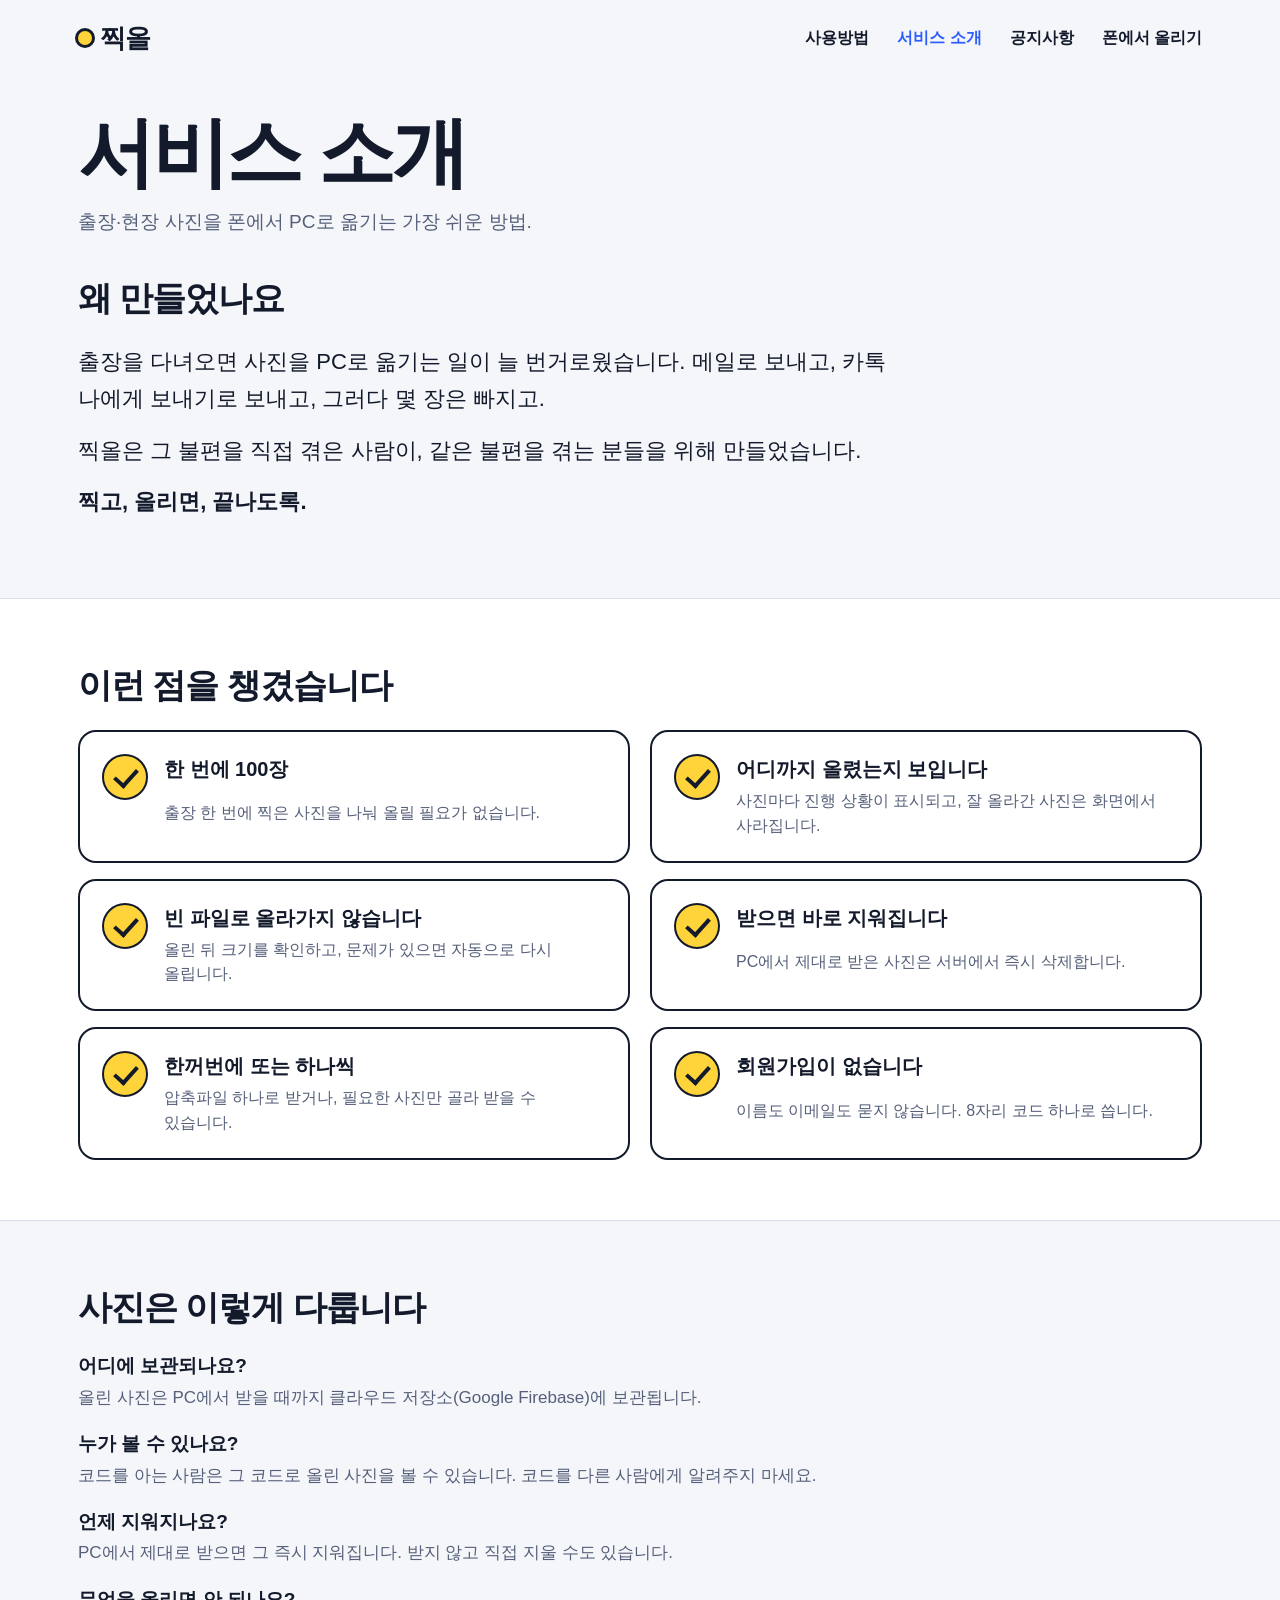
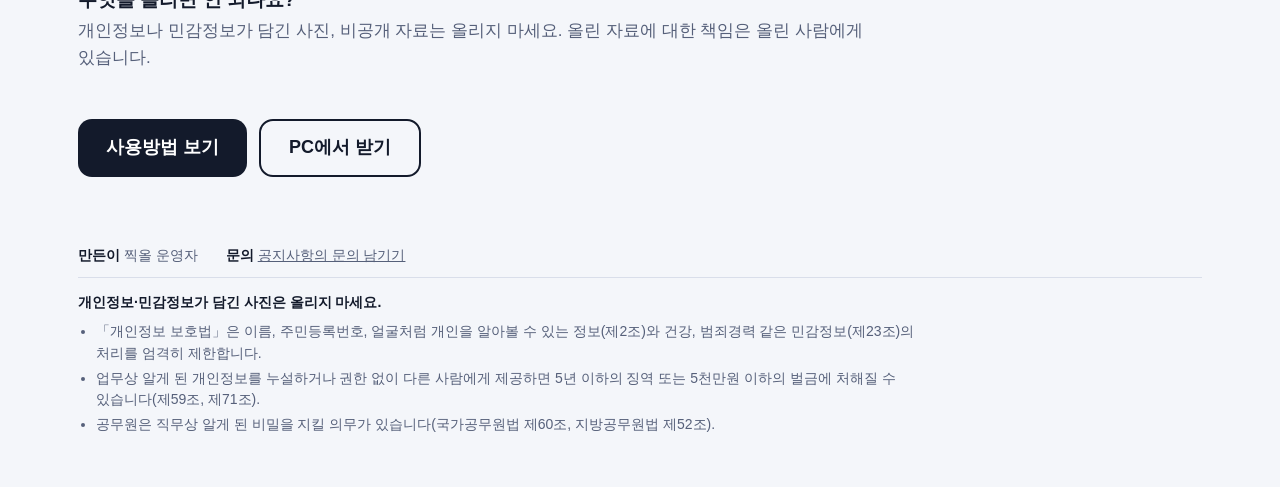
==== about.html @ a0b071d1 "홈페이지 수정" ====
<!DOCTYPE html>
<html lang="ko">
<head>
  <meta charset="UTF-8">
  <meta name="viewport" content="width=device-width, initial-scale=1">
  <meta name="theme-color" content="#131a2b">
  <title>서비스 소개 - 찍올</title>
  <link rel="stylesheet" href="home.css?v=17">
</head>
<body>
<div class="inner">
  <header class="site-head">
    <a class="logo" href="index.html?home=1"><i></i><span class="app-name">찍올</span></a>
    <nav>
      <a href="how.html">사용방법</a>
      <a class="opt" href="about.html" aria-current="page">서비스 소개</a>
      <a class="opt" href="notice.html">공지사항</a>
      <a href="upload.html">폰에서 올리기</a>
    </nav>
  </header>

  <div class="page-title">
    <h1>서비스 소개</h1>
    <p>출장·현장 사진을 폰에서 PC로 옮기는 가장 쉬운 방법.</p>
  </div>

  <section class="story">
    <h2>왜 만들었나요</h2>
    <p>출장을 다녀오면 사진을 PC로 옮기는 일이 늘 번거로웠습니다. 메일로 보내고, 카톡 나에게 보내기로 보내고, 그러다 몇 장은 빠지고.</p>
    <p><span class="app-name">찍올</span>은 그 불편을 직접 겪은 사람이, 같은 불편을 겪는 분들을 위해 만들었습니다.</p>
    <p class="em">찍고, 올리면, 끝나도록.</p>
  </section>
</div>

<section class="diff">
  <div class="inner">
    <h2>이런 점을 챙겼습니다</h2>
    <ul>
      <li><i></i><b>한 번에 100장</b><span>출장 한 번에 찍은 사진을 나눠 올릴 필요가 없습니다.</span></li>
      <li><i></i><b>어디까지 올렸는지 보입니다</b><span>사진마다 진행 상황이 표시되고, 잘 올라간 사진은 화면에서 사라집니다.</span></li>
      <li><i></i><b>빈 파일로 올라가지 않습니다</b><span>올린 뒤 크기를 확인하고, 문제가 있으면 자동으로 다시 올립니다.</span></li>
      <li><i></i><b>받으면 바로 지워집니다</b><span>PC에서 제대로 받은 사진은 서버에서 즉시 삭제합니다.</span></li>
      <li><i></i><b>한꺼번에 또는 하나씩</b><span>압축파일 하나로 받거나, 필요한 사진만 골라 받을 수 있습니다.</span></li>
      <li><i></i><b>회원가입이 없습니다</b><span>이름도 이메일도 묻지 않습니다. 8자리 코드 하나로 씁니다.</span></li>
    </ul>
  </div>
</section>

<div class="inner">
  <section class="care">
    <h2>사진은 이렇게 다룹니다</h2>
    <dl>
      <dt>어디에 보관되나요?</dt>
      <dd>올린 사진은 PC에서 받을 때까지 클라우드 저장소(Google Firebase)에 보관됩니다.</dd>
      <dt>누가 볼 수 있나요?</dt>
      <dd>코드를 아는 사람은 그 코드로 올린 사진을 볼 수 있습니다. 코드를 다른 사람에게 알려주지 마세요.</dd>
      <dt>언제 지워지나요?</dt>
      <dd>PC에서 제대로 받으면 그 즉시 지워집니다. 받지 않고 직접 지울 수도 있습니다.</dd>
      <dt>무엇을 올리면 안 되나요?</dt>
      <dd>개인정보나 민감정보가 담긴 사진, 비공개 자료는 올리지 마세요. 올린 자료에 대한 책임은 올린 사람에게 있습니다.</dd>
    </dl>
    <div class="cta"><a href="how.html">사용방법 보기</a><a class="line" href="index.html?home=1">PC에서 받기</a></div>
  </section>
</div>

<footer class="site-foot">
  <div class="inner">
    <div class="row"><span><b>만든이</b> <span class="app-name">찍올</span> 운영자</span><span><b>문의</b> <a href="notice.html#askForm">공지사항의 문의 남기기</a></span></div>
    <details class="legal" open>
      <summary><b>개인정보·민감정보가 담긴 사진은 올리지 마세요.</b></summary>
      <ul>
        <li>「개인정보 보호법」은 이름, 주민등록번호, 얼굴처럼 개인을 알아볼 수 있는 정보(제2조)와 건강, 범죄경력 같은 민감정보(제23조)의 처리를 엄격히 제한합니다.</li>
        <li>업무상 알게 된 개인정보를 누설하거나 권한 없이 다른 사람에게 제공하면 5년 이하의 징역 또는 5천만원 이하의 벌금에 처해질 수 있습니다(제59조, 제71조).</li>
        <li>공무원은 직무상 알게 된 비밀을 지킬 의무가 있습니다(국가공무원법 제60조, 지방공무원법 제52조).</li>
      </ul>
    </details>
  </div>
</footer>

<script src="config.js?v=8"></script>
<script>
  if (window.APP) {
    document.querySelectorAll(".app-name").forEach(function (el) { el.textContent = APP.name; });
    document.title = "서비스 소개 - " + APP.name;
  }
  var u = new URL("index.html", location.href).href;
  var site = u.replace(/^https?:\/\//, "").replace(/index\.html$/, "");
  document.querySelectorAll(".site-url").forEach(function (el) { el.textContent = site; });
  // 폰에서는 맨 아래 법 안내를 접어 둡니다. (누르면 펼쳐집니다)
  if (window.innerWidth < 700) document.querySelectorAll("details.legal").forEach(function (d) { d.open = false; });
</script>
</body>
</html>
---- home.css ----
/* 홈페이지 전용 스타일 */
:root{
  --bg:#f4f6fa; --ink:#131a2b; --sub:#56607a; --line:#d9deea;
  --blue:#2b5cff; --yellow:#ffd43b; --ok:#19a974; --card:#fff;
}
*{box-sizing:border-box}
html{-webkit-text-size-adjust:100%; scroll-behavior:smooth}
body{
  margin:0; background:var(--bg); color:var(--ink); line-height:1.55;
  font-family:"Pretendard","Apple SD Gothic Neo","Noto Sans KR","Malgun Gothic",-apple-system,sans-serif;
}
a{color:inherit}
.inner{max-width:1180px; margin:0 auto; padding:0 28px}
:focus-visible{outline:3px solid var(--blue); outline-offset:3px}

/* 맨 위 */
.site-head{display:flex; align-items:center; justify-content:space-between; height:76px}
.logo{font-size:26px; font-weight:900; letter-spacing:-.03em; text-decoration:none; display:flex; align-items:center; gap:8px}
.logo i{width:14px; height:14px; border-radius:7px; background:var(--yellow); box-shadow:0 0 0 3px var(--ink)}
.site-head nav{display:flex; gap:28px; font-size:16px; font-weight:600}
.site-head nav a{text-decoration:none; padding:8px 0}
.site-head nav a:hover{color:var(--blue)}

/* 첫 화면 */
.hero{display:grid; grid-template-columns:minmax(0,1.1fr) minmax(0,.9fr); gap:32px; align-items:center; padding:28px 0 72px}
.hero h1{margin:0; font-weight:900; letter-spacing:-.045em; line-height:1.04; font-size:clamp(64px,9.6vw,150px)}
.hero h1 span{display:block}
.lead{font-size:19px; color:var(--sub); margin:22px 0 26px}
.lead,.steps p,.site-foot{word-break:keep-all} /* 낱말 중간에서 줄이 끊기지 않게 */
.code-form{display:flex; gap:10px; max-width:520px}
.code-form input{
  flex:1; min-width:0; height:62px; border:2.5px solid var(--ink); border-radius:14px; background:#fff;
  font-weight:800; font-size:24px; font-family:inherit; letter-spacing:.1em; padding:0 18px; text-transform:uppercase; color:var(--ink);
}
.code-form input::placeholder{letter-spacing:0; font-weight:600; font-size:17px; color:#9aa3b8}
.code-form button{
  height:62px; padding:0 28px; border:0; border-radius:14px; background:var(--ink); color:#fff;
  font-weight:800; font-size:18px; font-family:inherit; cursor:pointer; white-space:nowrap;
}
.code-form button:hover{background:var(--blue)}
.hint{font-size:14px; color:var(--sub); margin:10px 0 0}

/* 움직이는 그림: 폰에서 찍은 사진이 PC로 넘어갑니다 */
.stage-wrap{display:flex; justify-content:center}
.stage{position:relative; width:480px; height:420px; flex:none}
.blob{position:absolute; left:70px; top:40px; width:340px; height:340px; border-radius:50%; background:var(--yellow)}
.arc{position:absolute; inset:0; width:100%; height:100%}
.monitor{position:absolute; right:0; top:10px; width:270px; height:180px; border:6px solid var(--ink); border-radius:18px; background:#fff}
.monitor::before{content:""; position:absolute; left:50%; bottom:-34px; width:22px; height:28px; margin-left:-11px; background:var(--ink)}
.monitor::after{content:""; position:absolute; left:50%; bottom:-40px; width:120px; height:8px; margin-left:-60px; border-radius:4px; background:var(--ink)}
.phone{position:absolute; left:10px; bottom:0; width:130px; height:230px; border:6px solid var(--ink); border-radius:28px; background:#fff; overflow:hidden}
.phone .shutter{position:absolute; left:50%; bottom:14px; width:34px; height:34px; margin-left:-17px; border-radius:50%; border:5px solid var(--ink)}
.phone .view{position:absolute; left:12px; right:12px; top:16px; bottom:62px; border-radius:10px; background:#e6ebf5}
.phone .flash{position:absolute; inset:0; background:#fff; opacity:0}
.photo{position:absolute; left:33px; top:262px; width:84px; height:64px; border-radius:10px; background:#fff; border:4px solid var(--ink); overflow:hidden; opacity:0}
.photo::before{content:""; position:absolute; inset:0; background:linear-gradient(#9cc4ff 0 58%, #19a974 58%)}
.photo::after{content:""; position:absolute; right:10px; top:8px; width:16px; height:16px; border-radius:50%; background:var(--yellow)}
.check{position:absolute; right:-14px; top:-8px; width:60px; height:60px; border-radius:50%; background:var(--ok); border:5px solid var(--ink); transform:scale(0)}
.check::after{content:""; position:absolute; left:17px; top:11px; width:14px; height:24px; border:solid #fff; border-width:0 6px 6px 0; transform:rotate(42deg)}

/* 문구와 그림이 같은 박자로 움직입니다 (한 바퀴 4.8초) */
.hero h1 .w1{animation:w1 4.8s infinite}
.hero h1 .w2{animation:w2 4.8s infinite}
.hero h1 .w3{animation:w3 4.8s infinite}
@keyframes w1{0%,3%{color:var(--ink)} 6%,24%{color:var(--blue)} 28%,100%{color:var(--ink)}}
@keyframes w2{0%,24%{color:var(--ink)} 28%,64%{color:var(--blue)} 68%,100%{color:var(--ink)}}
@keyframes w3{0%,64%{color:var(--ink)} 68%,94%{color:var(--blue)} 98%,100%{color:var(--ink)}}
.phone .flash{animation:flash 4.8s infinite}
@keyframes flash{0%,8%{opacity:0} 13%{opacity:.95} 22%,100%{opacity:0}}
.photo{animation:fly 4.8s infinite cubic-bezier(.45,.05,.3,1)}
@keyframes fly{
  0%,18%{opacity:0; transform:translate(0,0) scale(.5) rotate(0)}
  26%{opacity:1; transform:translate(0,0) scale(1) rotate(0)}
  46%{opacity:1; transform:translate(105px,-185px) scale(1.05) rotate(-16deg)}
  66%,92%{opacity:1; transform:translate(266px,-196px) scale(1.25) rotate(0)}
  100%{opacity:0; transform:translate(266px,-196px) scale(1.25) rotate(0)}
}
.check{animation:pop 4.8s infinite}
@keyframes pop{0%,66%{transform:scale(0)} 72%{transform:scale(1.2)} 78%,92%{transform:scale(1)} 100%{transform:scale(0)}}
@media (prefers-reduced-motion:reduce){
  .hero h1 span,.phone .flash,.photo,.check{animation:none}
  .photo{opacity:1; transform:translate(266px,-196px) scale(1.25)}
  .check{transform:scale(1)}
}

/* 사용 순서 */
.how{background:#fff; border-top:1px solid var(--line); border-bottom:1px solid var(--line); padding:64px 0}
.how h2{font-size:34px; font-weight:900; letter-spacing:-.03em; margin:0 0 28px}
.steps{display:grid; grid-template-columns:repeat(3,1fr); gap:20px; list-style:none; margin:0; padding:0; counter-reset:s}
.steps li{counter-increment:s; border:2.5px solid var(--ink); border-radius:18px; padding:22px}
.steps li::before{content:counter(s); display:block; width:40px; height:40px; border-radius:50%; background:var(--yellow); border:2.5px solid var(--ink); font-weight:900; font-size:19px; text-align:center; line-height:35px; margin-bottom:14px}
.steps b{display:block; font-size:21px; font-weight:800; margin-bottom:6px}
.steps p{margin:0; color:var(--sub); font-size:16px}
.phone-link{margin-top:28px; display:flex; flex-wrap:wrap; gap:8px 14px; align-items:baseline; font-size:17px}
.phone-link a{font-weight:800; color:var(--blue); word-break:break-all}

/* 맨 아래 */
.site-foot{padding:36px 0 48px; font-size:14px; color:var(--sub)}
.site-foot .row{display:flex; flex-wrap:wrap; gap:6px 28px; margin-bottom:10px}
.site-foot b{color:var(--ink)}
.legal{border-top:1px solid var(--line); padding-top:14px; margin-top:4px}
.legal ul{margin:8px 0 0; padding-left:18px; max-width:62em}
.legal li{margin:3px 0}

@media (max-width:900px){
  .hero{grid-template-columns:1fr; padding-bottom:48px}
  .steps{grid-template-columns:1fr}
  .site-head nav{gap:18px; font-size:15px}
}
@media (max-width:560px){
  .inner{padding:0 18px}
  .site-head nav a.opt{display:none}
  .code-form{flex-direction:column}
  .code-form input{flex:none; width:100%}
  .stage-wrap{height:300px; overflow:hidden}
  .stage{transform:scale(.7); transform-origin:top center}
}

/* ── 사용방법 페이지 ───────────────────── */
.page-title{padding:36px 0 8px}
.page-title h1{margin:0; font-size:clamp(44px,6vw,84px); font-weight:900; letter-spacing:-.04em; line-height:1.05}
.page-title p{margin:14px 0 0; font-size:19px; color:var(--sub); word-break:keep-all}
.site-head nav a[aria-current]{color:var(--blue)}
.guide{list-style:none; margin:0; padding:20px 0 40px; counter-reset:g}
.guide > li{counter-increment:g; display:grid; grid-template-columns:minmax(0,1fr) 340px; gap:40px; align-items:center; padding:44px 0; border-top:1px solid var(--line)}
.guide > li:first-child{border-top:0}
.guide h2{margin:0 0 12px; font-size:32px; font-weight:900; letter-spacing:-.03em; display:flex; align-items:center; gap:14px}
.guide h2::before{content:counter(g); flex:none; width:46px; height:46px; border-radius:50%; background:var(--yellow); border:2.5px solid var(--ink); font-size:22px; text-align:center; line-height:41px}
.guide p{margin:0 0 10px; font-size:18px; word-break:keep-all}
.guide ul{margin:0; padding-left:20px; color:var(--sub); font-size:16px; word-break:keep-all}
.guide li li{margin:4px 0}
.guide .where{display:inline-block; font-size:14px; font-weight:800; padding:3px 10px; border-radius:20px; background:var(--ink); color:#fff; margin-bottom:12px}

/* 화면 그림 */
.mock{justify-self:center; position:relative; background:#fff; border:5px solid var(--ink); font-size:12px; line-height:1.3}
.mock.ph{width:210px; border-radius:30px; padding:18px 14px 22px}
.mock.pc{width:330px; border-radius:16px; padding:16px; margin-bottom:26px}
.mock.pc::after{content:""; position:absolute; left:50%; bottom:-27px; width:110px; height:22px; margin-left:-55px; background:linear-gradient(var(--ink),var(--ink)) center top/18px 16px no-repeat, linear-gradient(var(--ink),var(--ink)) center bottom/110px 6px no-repeat}
.m-row{display:flex; gap:6px}
.m-box{border:1.5px solid var(--line); border-radius:8px; padding:8px; margin-bottom:8px}
.m-label{color:var(--sub); font-size:10px}
.m-code{font-weight:900; font-size:19px; letter-spacing:.06em}
.m-btn{flex:1; text-align:center; font-weight:800; padding:9px 4px; border-radius:8px; background:var(--ink); color:#fff}
.m-btn.line{background:#fff; color:var(--ink); border:1.5px solid var(--ink)}
.m-btn.blue{background:var(--blue)}
.m-tiles{display:grid; grid-template-columns:repeat(3,1fr); gap:5px; margin:8px 0}
.m-tile{position:relative; aspect-ratio:1; border-radius:6px; overflow:hidden; background:linear-gradient(#9cc4ff 0 58%, #19a974 58%)}
.m-tile b{position:absolute; left:0; right:0; bottom:0; font-size:9px; text-align:center; color:#fff; padding:2px 0; background:rgba(19,26,43,.7)}
.m-tile.ok b{background:var(--ok)}
.m-tile.bad b{background:#d83a34}
.m-bar{height:6px; border-radius:3px; background:#e6ebf5; overflow:hidden}
.m-bar i{display:block; width:62%; height:100%; background:var(--blue)}
.m-input{flex:1; border:1.5px solid var(--ink); border-radius:8px; padding:8px; font-weight:900; letter-spacing:.08em; font-size:14px}
.m-cards{display:grid; grid-template-columns:repeat(4,1fr); gap:6px; margin-top:10px}
.m-card{border:1.5px solid var(--line); border-radius:6px; overflow:hidden}
.m-card i{display:block; aspect-ratio:4/3; background:linear-gradient(#9cc4ff 0 58%, #19a974 58%)}
.m-card span{display:block; text-align:center; font-size:9px; font-weight:800; color:var(--blue); padding:3px 0}

/* 자주 묻는 것 */
.faq{background:#fff; border-top:1px solid var(--line); border-bottom:1px solid var(--line); padding:60px 0}
.faq h2{font-size:34px; font-weight:900; letter-spacing:-.03em; margin:0 0 20px}
.faq dl{margin:0; display:grid; grid-template-columns:repeat(2,minmax(0,1fr)); gap:16px 20px}
.faq dl > div{border:2.5px solid var(--ink); border-radius:18px; padding:20px 22px}
.faq dt{font-size:19px; font-weight:800; margin-bottom:6px}
.faq dd{margin:0; color:var(--sub); font-size:16px; word-break:keep-all}
.cta{padding:48px 0 12px; display:flex; flex-wrap:wrap; gap:12px}
.cta a{display:inline-flex; align-items:center; height:58px; padding:0 28px; border-radius:14px; font-weight:800; font-size:18px; text-decoration:none; background:var(--ink); color:#fff}
.cta a.line{background:transparent; color:var(--ink); border:2.5px solid var(--ink)}
.cta a:hover{background:var(--blue); color:#fff; border-color:var(--blue)}
@media (max-width:900px){
  .guide > li{grid-template-columns:1fr; gap:24px; padding:32px 0}
  .faq dl{grid-template-columns:1fr}
}

/* ── 서비스 소개 페이지 ─────────────────── */
.story{padding:28px 0 64px; max-width:820px}
.story h2,.diff h2,.care h2{font-size:34px; font-weight:900; letter-spacing:-.03em; margin:0 0 18px}
.story p{font-size:22px; line-height:1.7; margin:0 0 14px; word-break:keep-all}
.story p.em{font-weight:800}
.diff{background:#fff; border-top:1px solid var(--line); border-bottom:1px solid var(--line); padding:60px 0}
.diff ul{list-style:none; margin:0; padding:0; display:grid; grid-template-columns:repeat(2,minmax(0,1fr)); gap:16px 20px}
.diff li{border:2.5px solid var(--ink); border-radius:18px; padding:22px; display:grid; grid-template-columns:auto 1fr; gap:4px 16px; align-items:start}
.diff li i{grid-row:span 2; width:46px; height:46px; border-radius:50%; background:var(--yellow); border:2.5px solid var(--ink); position:relative}
.diff li i::after{content:""; position:absolute; left:15px; top:8px; width:10px; height:19px; border:solid var(--ink); border-width:0 4px 4px 0; transform:rotate(42deg)}
.diff b{font-size:20px; font-weight:800}
.diff span{color:var(--sub); font-size:16px; word-break:keep-all}
.care{padding:60px 0 20px; max-width:820px}
.care dl{margin:0}
.care dt{font-size:19px; font-weight:800; margin:18px 0 4px}
.care dd{margin:0; color:var(--sub); font-size:17px; word-break:keep-all}
@media (max-width:900px){ .diff ul{grid-template-columns:1fr} .story p{font-size:19px} }

/* ── 공지사항 페이지 ───────────────────── */
.notices{padding:20px 0 72px; max-width:860px}
.notices details{border:2.5px solid var(--ink); border-radius:18px; background:#fff; margin-bottom:14px; overflow:hidden}
.notices summary{list-style:none; cursor:pointer; padding:20px 22px; display:flex; flex-wrap:wrap; align-items:baseline; gap:4px 16px}
.notices summary::-webkit-details-marker{display:none}
.notices summary time{flex:none; font-size:15px; color:var(--sub); font-variant-numeric:tabular-nums}
.notices summary b{font-size:20px; font-weight:800; flex:1; min-width:12em; word-break:keep-all}
.notices summary::after{content:"열기"; font-size:14px; font-weight:800; color:var(--blue)}
.notices details[open] summary::after{content:"닫기"}
.notices .body{padding:0 22px 22px; font-size:17px; color:var(--sub); white-space:pre-line; word-break:keep-all}
.notices .none{color:var(--sub); font-size:18px}

/* 문의 남기기 */
.ask{max-width:860px; padding:0 0 72px}
.ask h2{font-size:30px; font-weight:900; letter-spacing:-.03em; margin:0 0 6px}
.ask p{margin:0 0 14px; color:var(--sub); font-size:16px; word-break:keep-all}
.ask textarea{display:block; width:100%; min-height:150px; padding:16px; border:2.5px solid var(--ink); border-radius:14px; background:#fff; font-family:inherit; font-size:17px; line-height:1.5; color:var(--ink); resize:vertical}
.ask .row{display:flex; align-items:center; gap:14px; margin-top:12px; flex-wrap:wrap}
.ask button{height:56px; padding:0 28px; border:0; border-radius:14px; background:var(--ink); color:#fff; font-family:inherit; font-size:18px; font-weight:800; cursor:pointer}
.ask button:hover{background:var(--blue)}
.ask button[disabled]{opacity:.45; pointer-events:none}
.ask .count{font-size:14px; color:var(--sub); font-variant-numeric:tabular-nums}
.ask .msg{font-size:16px; font-weight:800}
.ask .msg.ok{color:var(--ok)} .ask .msg.bad{color:#c2302a}
.notices{padding-bottom:48px}

/* 내 문의 · 문의번호 */
.ask .sent{border:2.5px solid var(--ok); border-radius:14px; background:#fff; padding:16px 18px; margin-top:16px; font-size:16px; word-break:keep-all}
.ask .sent b{font-size:22px; letter-spacing:.08em; display:inline-block; margin:2px 0}
.ask h3{font-size:22px; font-weight:900; letter-spacing:-.02em; margin:40px 0 12px}
.my-asks{list-style:none; margin:0; padding:0}
.my-asks li{border:2.5px solid var(--ink); border-radius:16px; background:#fff; padding:18px 20px; margin-bottom:12px}
.my-asks .meta{font-size:14px; color:var(--sub); display:flex; gap:12px; flex-wrap:wrap; margin-bottom:6px; font-variant-numeric:tabular-nums}
.my-asks .q{font-size:17px; white-space:pre-line; word-break:break-word}
.my-asks .a{margin-top:12px; padding-top:12px; border-top:1px solid var(--line); font-size:17px; white-space:pre-line; word-break:break-word}
.my-asks .a::before{content:"답변"; display:inline-block; font-size:13px; font-weight:800; color:#fff; background:var(--blue); border-radius:20px; padding:2px 10px; margin-right:8px}
.my-asks .wait{margin-top:10px; font-size:15px; color:var(--sub)}
.lookup{display:flex; gap:10px; max-width:460px}
.lookup input{flex:1; min-width:0; height:52px; border:2.5px solid var(--ink); border-radius:12px; padding:0 14px; font-family:inherit; font-size:18px; font-weight:800; letter-spacing:.08em; text-transform:uppercase; color:var(--ink); background:#fff}
.lookup input::placeholder{letter-spacing:0; font-weight:600; font-size:16px; color:#9aa3b8}
.lookup button{height:52px; padding:0 20px; font-size:16px}

/* 맨 아래 법 안내: 접었다 펴기 */
details.legal summary{cursor:pointer; list-style:none}
details.legal summary::-webkit-details-marker{display:none}
details.legal:not([open]) summary::after{content:"자세히"; margin-left:10px; font-weight:800; color:var(--blue)}

/* ── 폰 화면: 글자를 줄이고 첫 화면에 문구, 그림, 코드 입력이 함께 보이게 ── */
@media (max-width:560px){
  .wide-only{display:none !important}
  .site-head{height:60px}
  .logo{font-size:22px}
  .hero{display:flex; flex-direction:column; align-items:stretch; gap:0; padding:4px 0 36px}
  .hero > div:first-child{display:contents}
  .hero h1{order:1; font-size:clamp(54px,17vw,72px)}
  .stage-wrap{order:2; height:236px; overflow:hidden; margin:6px 0 10px; width:100%}
  .stage{transform:scale(.56); transform-origin:top center}
  .lead{order:3; font-size:16px; margin:0 0 12px}
  .code-form{order:4; flex-direction:row; max-width:none; width:100%}
  .code-form input{flex:1; width:auto; height:56px; font-size:20px; padding:0 12px}
  .code-form input::placeholder{font-size:15px}
  .code-form button{height:56px; padding:0 16px; font-size:16px}
  .how{padding:36px 0}
  .how h2{font-size:26px; margin-bottom:16px}
  .steps{gap:10px}
  .steps li{display:grid; grid-template-columns:auto 1fr; column-gap:14px; align-items:center; padding:14px 16px}
  .steps li::before{grid-row:span 2; margin:0}
  .steps b{font-size:18px; margin:0}
  .steps p{font-size:15px}
  .site-foot{padding:24px 0 36px}
}
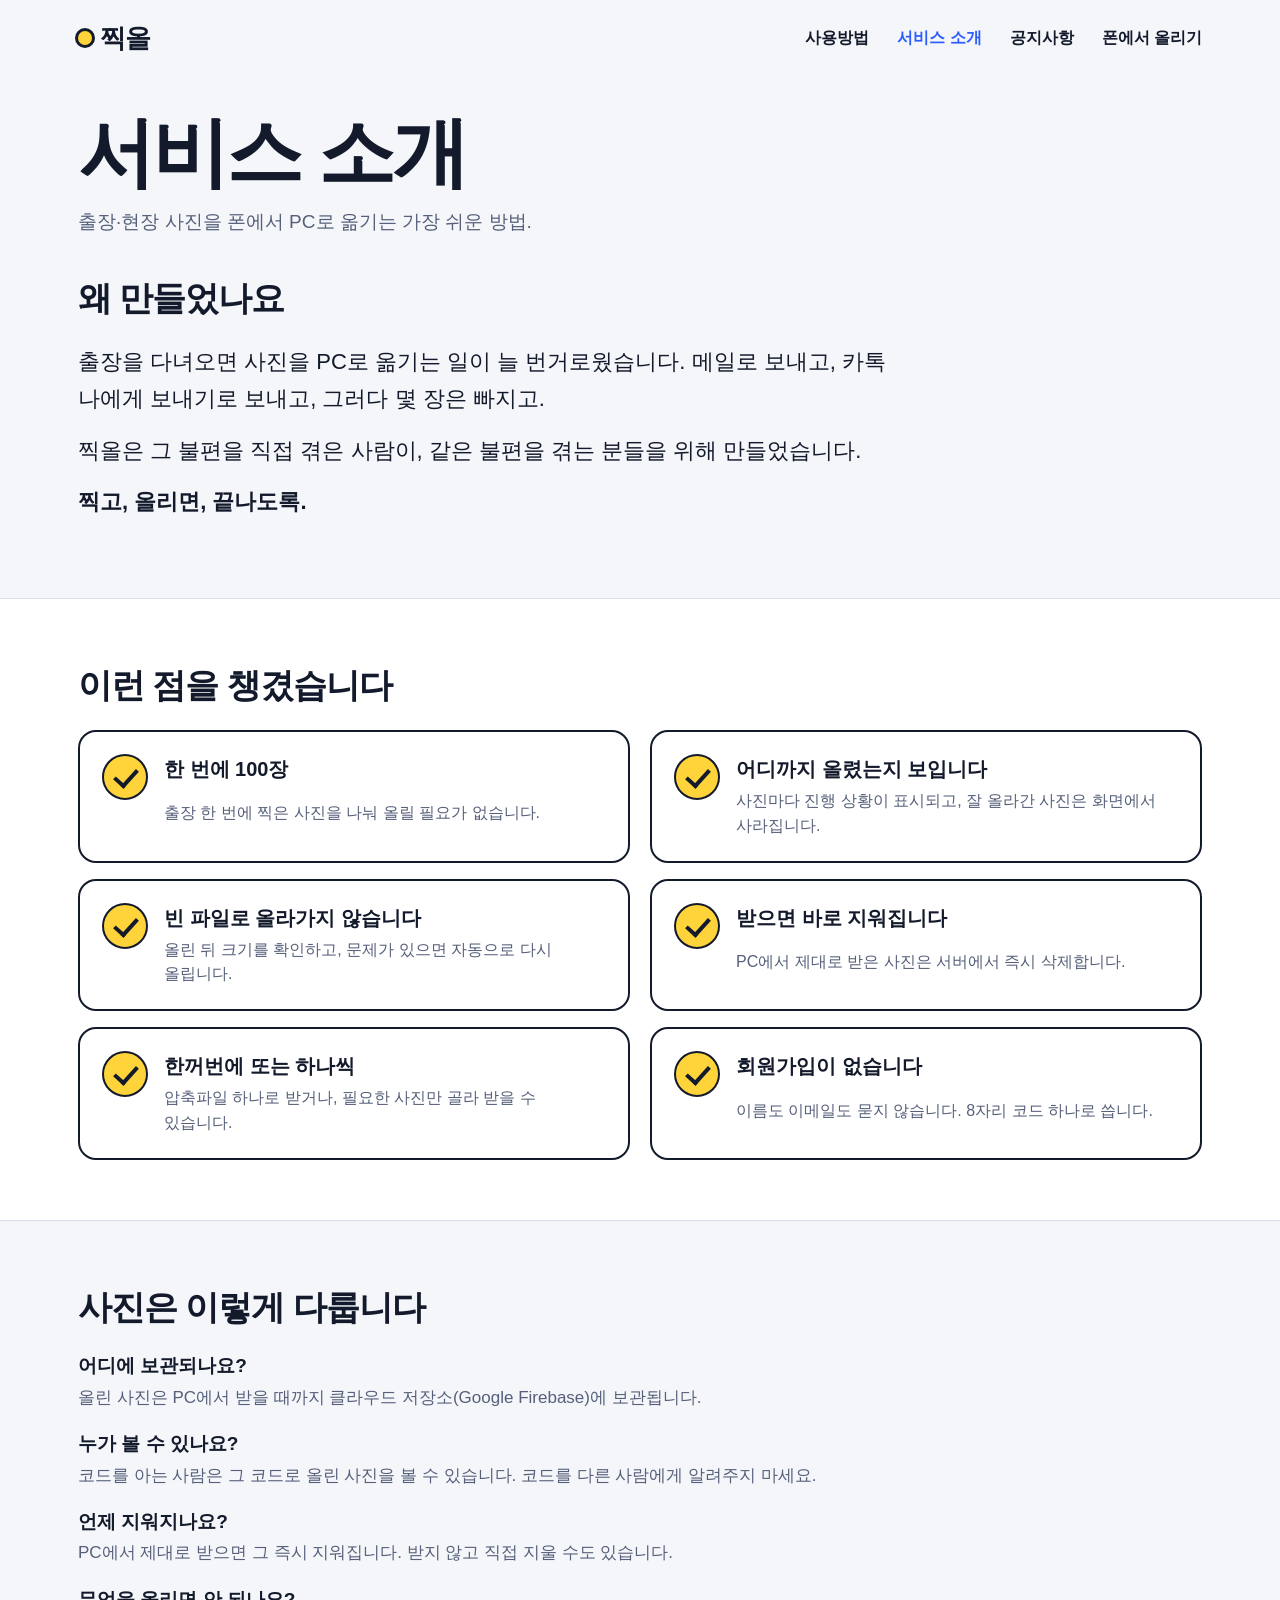
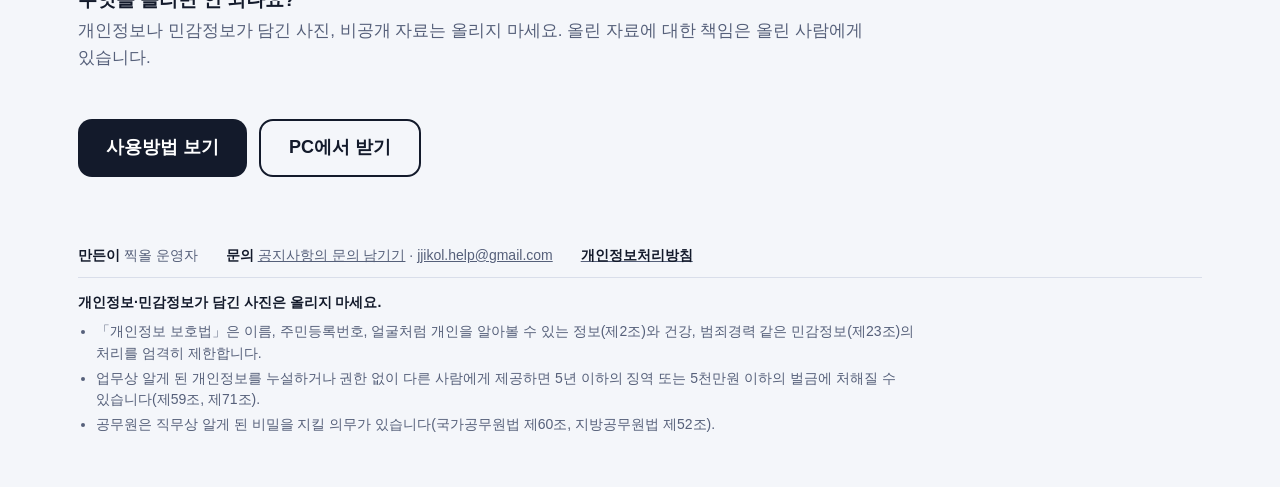
==== commit f4efd2b3: "코드 복사와 기억" ====
--- a/about.html
+++ b/about.html
@@ -5,7 +5,7 @@
   <meta name="viewport" content="width=device-width, initial-scale=1">
   <meta name="theme-color" content="#131a2b">
   <title>서비스 소개 - 찍올</title>
-  <link rel="stylesheet" href="home.css?v=17">
+  <link rel="stylesheet" href="home.css?v=26">
 </head>
 <body>
 <div class="inner">
@@ -65,7 +65,7 @@
 
 <footer class="site-foot">
   <div class="inner">
-    <div class="row"><span><b>만든이</b> <span class="app-name">찍올</span> 운영자</span><span><b>문의</b> <a href="notice.html#askForm">공지사항의 문의 남기기</a></span></div>
+    <div class="row"><span><b>만든이</b> <span class="app-name">찍올</span> 운영자</span><span><b>문의</b> <a href="notice.html#askForm">공지사항의 문의 남기기</a> · <a href="mailto:jjikol.help@gmail.com">jjikol.help@gmail.com</a></span><span><a href="privacy.html"><b>개인정보처리방침</b></a></span></div>
     <details class="legal" open>
       <summary><b>개인정보·민감정보가 담긴 사진은 올리지 마세요.</b></summary>
       <ul>
--- a/home.css
+++ b/home.css
@@ -261,3 +261,19 @@
   .steps p{font-size:15px}
   .site-foot{padding:24px 0 36px}
 }
+
+/* ── 개인정보처리방침 페이지 ───────────────── */
+.policy{max-width:820px; padding:12px 0 72px}
+.policy .date{color:var(--sub); font-size:15px; margin:0 0 28px}
+.policy h2{font-size:24px; font-weight:900; letter-spacing:-.02em; margin:38px 0 10px}
+.policy p,.policy li{font-size:17px; line-height:1.7; word-break:keep-all}
+.policy p{margin:0 0 10px}
+.policy ul{margin:0 0 10px; padding-left:22px}
+.policy li{margin:4px 0}
+.policy table{width:100%; border-collapse:collapse; margin:8px 0 12px; font-size:16px}
+.policy th,.policy td{border:1.5px solid var(--line); padding:10px 12px; text-align:left; vertical-align:top; word-break:keep-all}
+.policy th{background:#fff; font-weight:800; white-space:nowrap}
+.policy .box{border:2.5px solid var(--ink); border-radius:16px; background:#fff; padding:18px 20px; margin:8px 0 12px}
+.policy a{color:var(--blue); font-weight:700}
+.site-foot .row a{color:inherit}
+@media (max-width:560px){ .policy table,.policy th,.policy td{font-size:14px} .policy th{white-space:normal} }
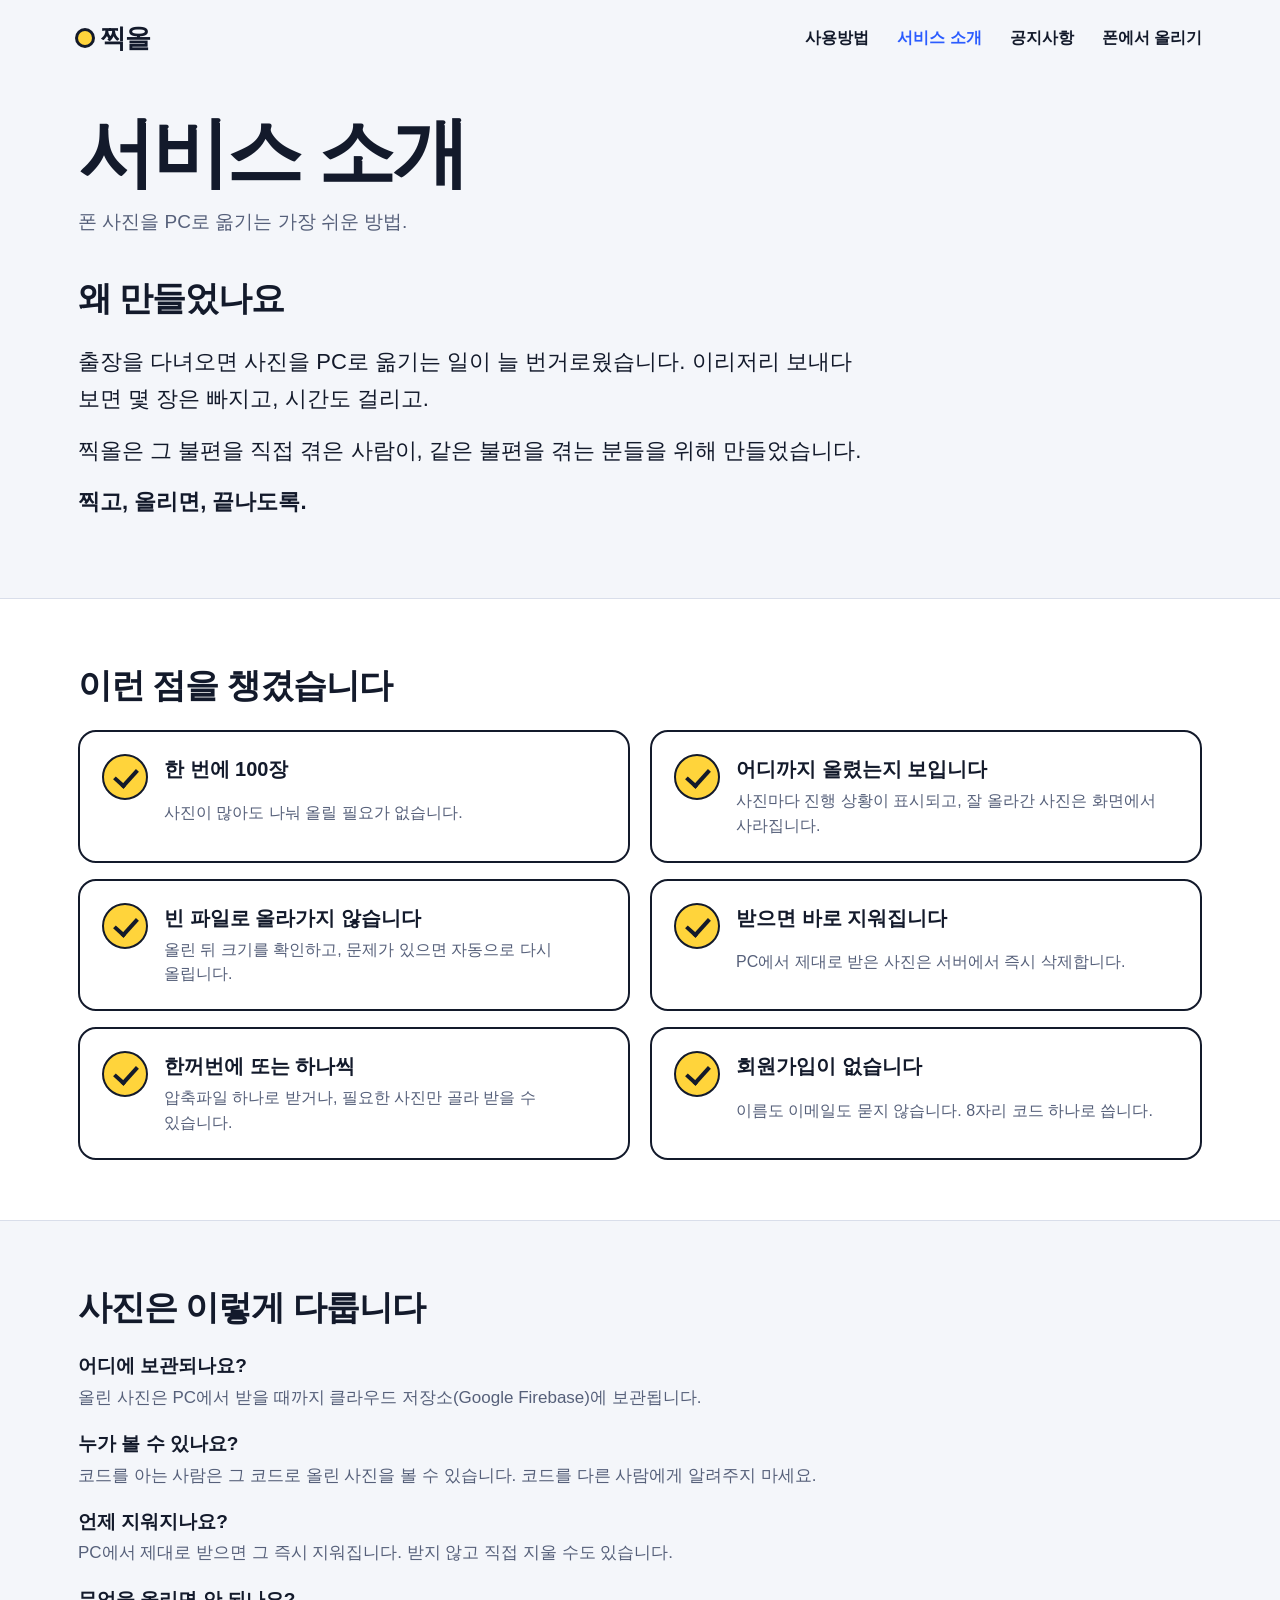
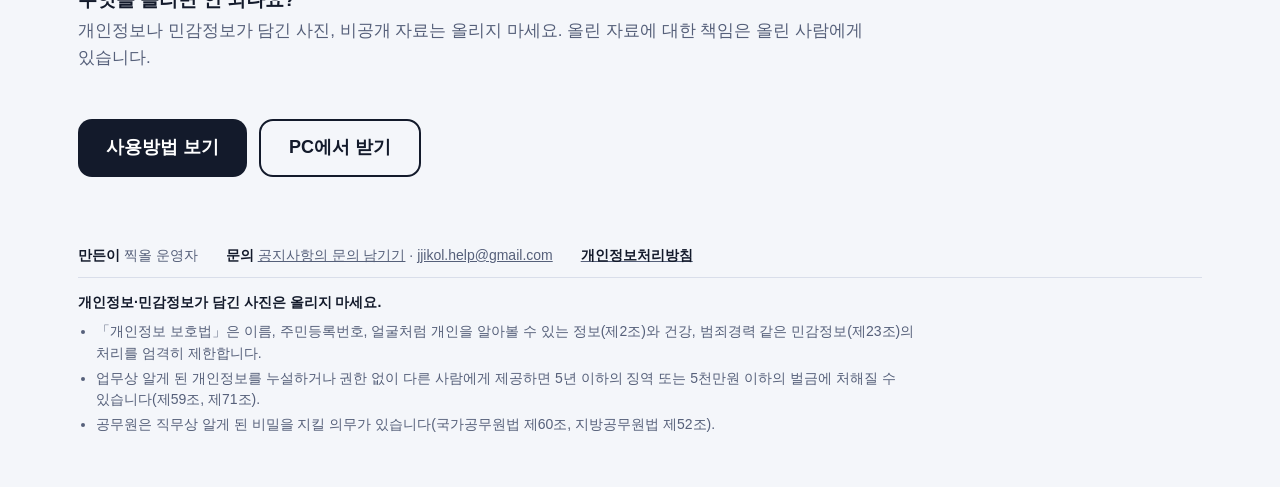
==== commit 223bea5c: "첫페이지 수정" ====
--- a/about.html
+++ b/about.html
@@ -5,7 +5,7 @@
   <meta name="viewport" content="width=device-width, initial-scale=1">
   <meta name="theme-color" content="#131a2b">
   <title>서비스 소개 - 찍올</title>
-  <link rel="stylesheet" href="home.css?v=26">
+  <link rel="stylesheet" href="home.css?v=34">
 </head>
 <body>
 <div class="inner">
@@ -21,12 +21,12 @@
 
   <div class="page-title">
     <h1>서비스 소개</h1>
-    <p>출장·현장 사진을 폰에서 PC로 옮기는 가장 쉬운 방법.</p>
+    <p>폰 사진을 PC로 옮기는 가장 쉬운 방법.</p>
   </div>
 
   <section class="story">
     <h2>왜 만들었나요</h2>
-    <p>출장을 다녀오면 사진을 PC로 옮기는 일이 늘 번거로웠습니다. 메일로 보내고, 카톡 나에게 보내기로 보내고, 그러다 몇 장은 빠지고.</p>
+    <p>출장을 다녀오면 사진을 PC로 옮기는 일이 늘 번거로웠습니다. 이리저리 보내다 보면 몇 장은 빠지고, 시간도 걸리고.</p>
     <p><span class="app-name">찍올</span>은 그 불편을 직접 겪은 사람이, 같은 불편을 겪는 분들을 위해 만들었습니다.</p>
     <p class="em">찍고, 올리면, 끝나도록.</p>
   </section>
@@ -36,7 +36,7 @@
   <div class="inner">
     <h2>이런 점을 챙겼습니다</h2>
     <ul>
-      <li><i></i><b>한 번에 100장</b><span>출장 한 번에 찍은 사진을 나눠 올릴 필요가 없습니다.</span></li>
+      <li><i></i><b>한 번에 100장</b><span>사진이 많아도 나눠 올릴 필요가 없습니다.</span></li>
       <li><i></i><b>어디까지 올렸는지 보입니다</b><span>사진마다 진행 상황이 표시되고, 잘 올라간 사진은 화면에서 사라집니다.</span></li>
       <li><i></i><b>빈 파일로 올라가지 않습니다</b><span>올린 뒤 크기를 확인하고, 문제가 있으면 자동으로 다시 올립니다.</span></li>
       <li><i></i><b>받으면 바로 지워집니다</b><span>PC에서 제대로 받은 사진은 서버에서 즉시 삭제합니다.</span></li>
--- a/home.css
+++ b/home.css
@@ -52,9 +52,11 @@
 .phone .shutter{position:absolute; left:50%; bottom:14px; width:34px; height:34px; margin-left:-17px; border-radius:50%; border:5px solid var(--ink)}
 .phone .view{position:absolute; left:12px; right:12px; top:16px; bottom:62px; border-radius:10px; background:#e6ebf5}
 .phone .flash{position:absolute; inset:0; background:#fff; opacity:0}
-.photo{position:absolute; left:33px; top:262px; width:84px; height:64px; border-radius:10px; background:#fff; border:4px solid var(--ink); overflow:hidden; opacity:0}
-.photo::before{content:""; position:absolute; inset:0; background:linear-gradient(#9cc4ff 0 58%, #19a974 58%)}
-.photo::after{content:""; position:absolute; right:10px; top:8px; width:16px; height:16px; border-radius:50%; background:var(--yellow)}
+/* 날아가는 사진: 네모난 사진 안에 고양이 */
+.photo{position:absolute; left:37px; top:256px; width:76px; height:76px; padding:5px 5px 13px; border-radius:8px; background:#fff; border:4px solid var(--ink); opacity:0}
+.photo svg{display:block; width:100%; height:100%; border-radius:3px}
+.photo .eye{transform-box:fill-box; transform-origin:center; animation:blink 4.8s infinite}
+@keyframes blink{0%,44%{transform:scaleY(1)} 47%{transform:scaleY(.1)} 50%,82%{transform:scaleY(1)} 85%{transform:scaleY(.1)} 88%,100%{transform:scaleY(1)}}
 .check{position:absolute; right:-14px; top:-8px; width:60px; height:60px; border-radius:50%; background:var(--ok); border:5px solid var(--ink); transform:scale(0)}
 .check::after{content:""; position:absolute; left:17px; top:11px; width:14px; height:24px; border:solid #fff; border-width:0 6px 6px 0; transform:rotate(42deg)}
 
@@ -78,7 +80,7 @@
 .check{animation:pop 4.8s infinite}
 @keyframes pop{0%,66%{transform:scale(0)} 72%{transform:scale(1.2)} 78%,92%{transform:scale(1)} 100%{transform:scale(0)}}
 @media (prefers-reduced-motion:reduce){
-  .hero h1 span,.phone .flash,.photo,.check{animation:none}
+  .hero h1 span,.phone .flash,.photo,.photo .eye,.check{animation:none}
   .photo{opacity:1; transform:translate(266px,-196px) scale(1.25)}
   .check{transform:scale(1)}
 }
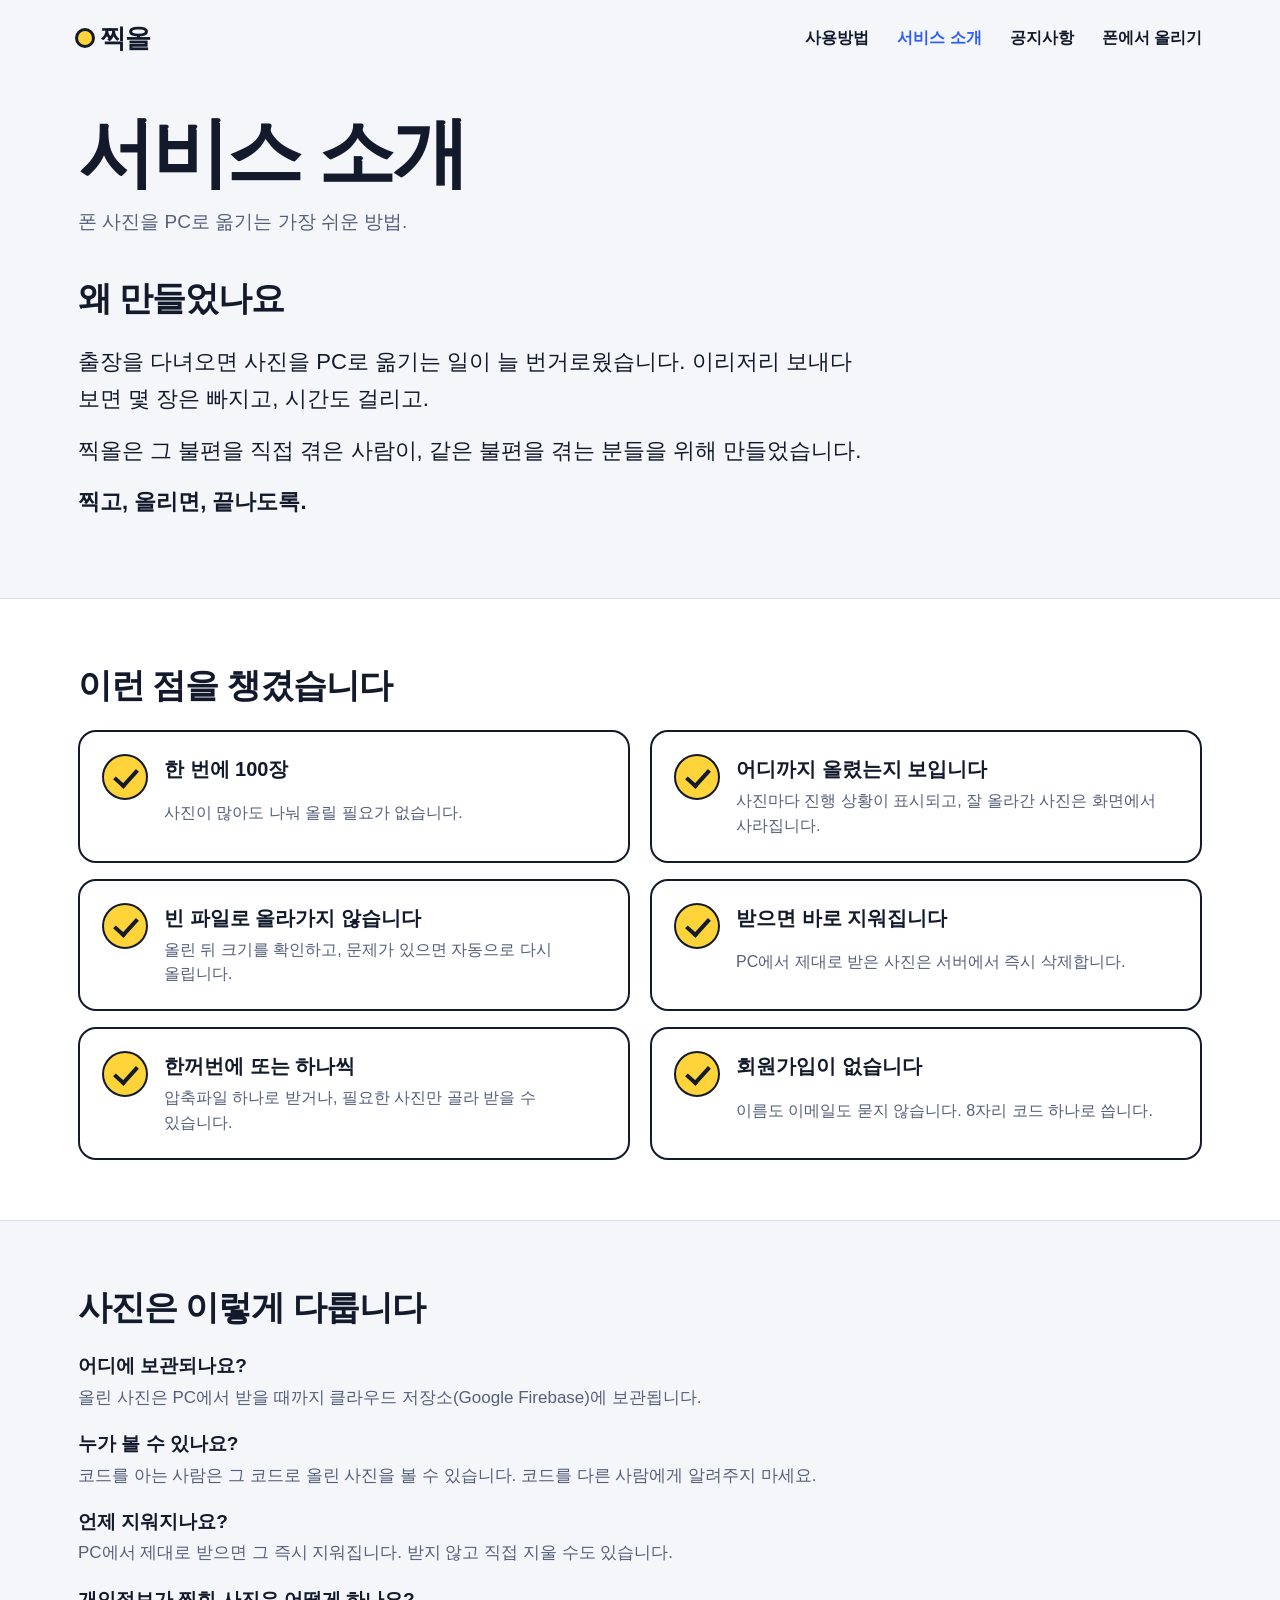
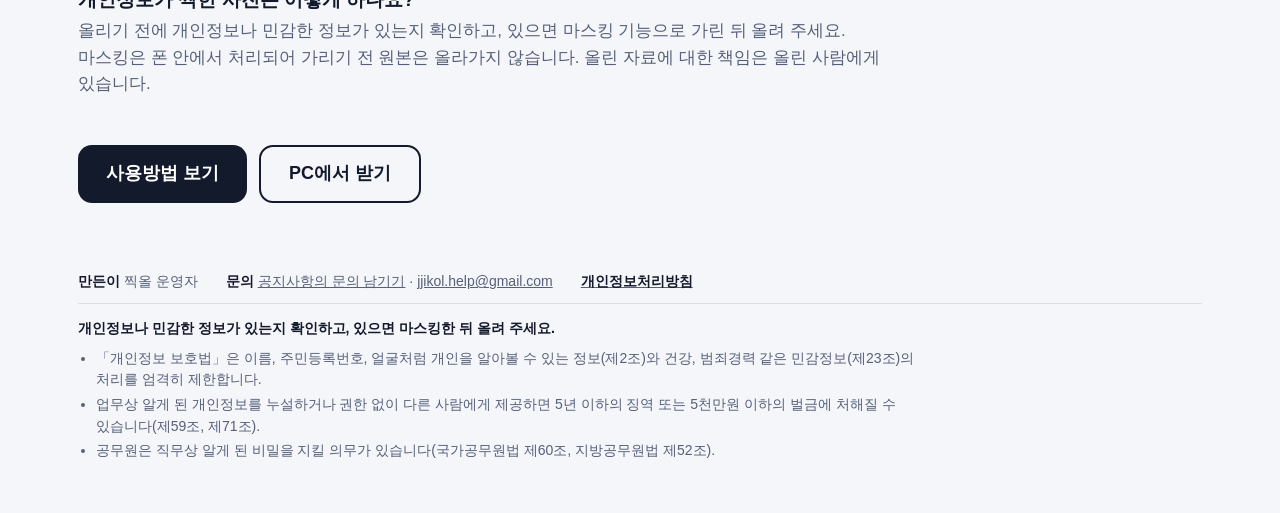
==== commit 15a5d45f: "사용방법페이지 수정" ====
--- a/about.html
+++ b/about.html
@@ -5,7 +5,7 @@
   <meta name="viewport" content="width=device-width, initial-scale=1">
   <meta name="theme-color" content="#131a2b">
   <title>서비스 소개 - 찍올</title>
-  <link rel="stylesheet" href="home.css?v=34">
+  <link rel="stylesheet" href="home.css?v=39">
 </head>
 <body>
 <div class="inner">
@@ -56,8 +56,8 @@
       <dd>코드를 아는 사람은 그 코드로 올린 사진을 볼 수 있습니다. 코드를 다른 사람에게 알려주지 마세요.</dd>
       <dt>언제 지워지나요?</dt>
       <dd>PC에서 제대로 받으면 그 즉시 지워집니다. 받지 않고 직접 지울 수도 있습니다.</dd>
-      <dt>무엇을 올리면 안 되나요?</dt>
-      <dd>개인정보나 민감정보가 담긴 사진, 비공개 자료는 올리지 마세요. 올린 자료에 대한 책임은 올린 사람에게 있습니다.</dd>
+      <dt>개인정보가 찍힌 사진은 어떻게 하나요?</dt>
+      <dd>올리기 전에 개인정보나 민감한 정보가 있는지 확인하고, 있으면 마스킹 기능으로 가린 뒤 올려 주세요. 마스킹은 폰 안에서 처리되어 가리기 전 원본은 올라가지 않습니다. 올린 자료에 대한 책임은 올린 사람에게 있습니다.</dd>
     </dl>
     <div class="cta"><a href="how.html">사용방법 보기</a><a class="line" href="index.html?home=1">PC에서 받기</a></div>
   </section>
@@ -67,7 +67,7 @@
   <div class="inner">
     <div class="row"><span><b>만든이</b> <span class="app-name">찍올</span> 운영자</span><span><b>문의</b> <a href="notice.html#askForm">공지사항의 문의 남기기</a> · <a href="mailto:jjikol.help@gmail.com">jjikol.help@gmail.com</a></span><span><a href="privacy.html"><b>개인정보처리방침</b></a></span></div>
     <details class="legal" open>
-      <summary><b>개인정보·민감정보가 담긴 사진은 올리지 마세요.</b></summary>
+      <summary><b>개인정보나 민감한 정보가 있는지 확인하고, 있으면 마스킹한 뒤 올려 주세요.</b></summary>
       <ul>
         <li>「개인정보 보호법」은 이름, 주민등록번호, 얼굴처럼 개인을 알아볼 수 있는 정보(제2조)와 건강, 범죄경력 같은 민감정보(제23조)의 처리를 엄격히 제한합니다.</li>
         <li>업무상 알게 된 개인정보를 누설하거나 권한 없이 다른 사람에게 제공하면 5년 이하의 징역 또는 5천만원 이하의 벌금에 처해질 수 있습니다(제59조, 제71조).</li>
--- a/home.css
+++ b/home.css
@@ -279,3 +279,155 @@
 .policy a{color:var(--blue); font-weight:700}
 .site-foot .row a{color:inherit}
 @media (max-width:560px){ .policy table,.policy th,.policy td{font-size:14px} .policy th{white-space:normal} }
+
+/* 사용방법 그림: 새 앱 화면과 마스킹 */
+.page-title .note{display:inline-block; margin-top:14px; padding:8px 14px; border-radius:12px; background:#fff; border:1.5px solid var(--line); font-size:15px; color:var(--sub)}
+.m-codebar{display:flex; align-items:center; gap:6px; border:1.5px solid var(--line); border-radius:9px; padding:5px 8px; margin-bottom:22px}
+.m-codebar small{font-size:9px; color:var(--sub)}
+.m-codebar b{flex:1; font-size:12px; letter-spacing:.06em}
+.m-codebar i{font-style:normal; font-size:10px; font-weight:800; color:var(--blue)}
+.m-pick{display:flex; flex-direction:column; align-items:center; justify-content:center; gap:5px; height:64px; border-radius:12px; border:1.5px solid var(--ink); font-weight:800; font-size:12px; margin-bottom:14px}
+.m-pick.main{background:var(--ink); color:#fff}
+.m-pick svg{width:22px; height:22px; fill:none; stroke:currentColor; stroke-width:3; stroke-linecap:round; stroke-linejoin:round}
+.m-pick.main svg{stroke:var(--yellow)}
+.mock.ph.dark{background:#0d1218; border-color:var(--ink); color:#fff}
+.m-edtop{text-align:center; font-size:10px; font-weight:700; margin-bottom:10px}
+.m-shot{position:relative; aspect-ratio:4/3; border-radius:4px; background:linear-gradient(#9cc4ff 0 58%, #19a974 58%); margin-bottom:12px}
+.m-shot svg{position:absolute; inset:0; width:100%; height:100%}
+.m-mask{position:absolute; background:#000}
+.m-mask i{position:absolute; inset:0; outline:2px solid var(--yellow)}
+.m-mask i::before,.m-mask i::after{content:""; position:absolute; width:9px; height:9px; border-radius:50%; background:var(--yellow); border:1.5px solid #111}
+.m-mask i::before{left:-6px; top:-6px}
+.m-mask i::after{right:-6px; bottom:-6px}
+.m-mask.a{left:36%; top:61%; width:28%; height:14%; animation:mkA 12s ease-in-out infinite}
+.m-mask.a i{opacity:0; animation:mkAsel 12s linear infinite}
+.m-mask.b{left:62%; top:10%; width:26%; height:20%; opacity:0; animation:mkB 12s ease-in-out infinite}
+.m-finger{position:absolute; left:36%; top:61%; width:20px; height:20px; margin:-10px 0 0 -10px; border-radius:50%; background:rgba(255,255,255,.75); border:2px solid #131a2b; box-shadow:0 2px 6px rgba(0,0,0,.35); opacity:0; z-index:2; animation:mkF 12s ease-in-out infinite}
+.m-edbar span:nth-child(2){animation:mkDel 12s linear infinite}
+@keyframes mkA{
+  0%,4%{width:0; height:0; opacity:0}
+  5%{width:0; height:0; opacity:1}
+  14%,18%{width:14%; height:8%}
+  26%,30%{width:44%; height:26%}
+  38%,92%{width:28%; height:14%; opacity:1}
+  97%,100%{width:28%; height:14%; opacity:0}
+}
+@keyframes mkAsel{0%,4%{opacity:0} 5%,43%{opacity:1} 45%,100%{opacity:0}}
+@keyframes mkB{
+  0%,45%{width:0; height:0; opacity:0}
+  46%{width:0; height:0; opacity:1}
+  54%,65%{width:26%; height:20%; opacity:1}
+  66.5%,100%{width:26%; height:20%; opacity:0}
+}
+@keyframes mkF{
+  0%{left:36%; top:61%; opacity:0}
+  4%{left:36%; top:61%; opacity:1}
+  14%,18%{left:50%; top:69%}
+  26%,30%{left:80%; top:87%}
+  38%,41%{left:64%; top:75%; opacity:1}
+  43%{left:64%; top:75%; opacity:0}
+  44%{left:62%; top:10%; opacity:0}
+  46%{left:62%; top:10%; opacity:1}
+  54%,57%{left:88%; top:30%}
+  62%,67%{left:35%; top:119%; opacity:1}
+  70%,100%{left:35%; top:119%; opacity:0}
+}
+@keyframes mkDel{0%,62%{background:transparent; color:#fff} 63%,67%{background:var(--yellow); color:#111} 69%,100%{background:transparent; color:#fff}}
+@media (prefers-reduced-motion:reduce){.m-mask.a,.m-mask.a i,.m-mask.b,.m-finger,.m-edbar span:nth-child(2){animation:none}}
+.m-edbar{display:grid; grid-template-columns:1fr .8fr .8fr 1.4fr; gap:4px}
+.m-edbar span{text-align:center; font-size:9px; font-weight:700; padding:7px 0; border-radius:7px; border:1px solid #5b6675}
+.m-edbar span.go{background:var(--blue); border-color:var(--blue)}
+.faq dl.three{grid-template-columns:repeat(3,minmax(0,1fr))}
+@media (max-width:900px){ .faq dl.three{grid-template-columns:1fr} }
+
+/* 사용방법 움직이는 예시 */
+.mock .m-finger{position:absolute}
+.s1 .m-sheet{position:absolute; inset:0; border-radius:25px; background:#fff; padding:18px 14px 22px; opacity:0; animation:s1sheet 8s linear infinite}
+.m-sheet>b{display:block; font-size:12px; margin-bottom:8px}
+.m-grid{display:grid; grid-template-columns:repeat(3,1fr); gap:5px}
+.m-grid i{position:relative; aspect-ratio:1; border-radius:6px; background:linear-gradient(#9cc4ff 0 58%, #19a974 58%)}
+.m-grid i:nth-child(2n){background:linear-gradient(#ffe08a 0 58%, #f08c4a 58%)}
+.m-grid i:nth-child(3n){background:linear-gradient(#d7c6ff 0 58%, #6c7fe0 58%)}
+.m-grid i::after,.s3 .m-tile::after{content:"✓"; position:absolute; display:grid; place-items:center; border-radius:50%; color:#fff; font-style:normal; font-weight:900; border:2px solid #fff; transform:scale(0)}
+.m-grid i::after{right:3px; top:3px; width:20px; height:20px; font-size:12px; background:var(--blue)}
+.m-grid i::after{animation:8s linear infinite}
+.m-grid .c1::after{animation-name:s1c1}
+.m-grid .c2::after{animation-name:s1c2}
+.m-grid .c3::after{animation-name:s1c3}
+.m-sel{margin-top:10px; opacity:0; animation:s1sel 8s linear infinite}
+.s1 .m-finger{left:100px; top:101px; animation:s1f 8s ease-in-out infinite}
+.s1 .m-pick.main{animation:s1tap 8s linear infinite}
+@keyframes s1tap{0%,6%{filter:none} 7%,10%{filter:brightness(1.9)} 12%,100%{filter:none}}
+@keyframes s1sheet{0%,10%{opacity:0; transform:translateY(12px)} 15%,90%{opacity:1; transform:none} 96%,100%{opacity:0; transform:none}}
+@keyframes s1f{
+  0%{left:100px; top:101px; opacity:0}
+  4%,12%{left:100px; top:101px; opacity:1}
+  22%,27%{left:41px; top:69px}
+  35%,40%{left:100px; top:69px}
+  48%,53%{left:100px; top:128px; opacity:1}
+  58%,100%{left:100px; top:128px; opacity:0}
+}
+@keyframes s1c1{0%,24%{transform:scale(0)} 27%{transform:scale(1.3)} 30%,100%{transform:scale(1)}}
+@keyframes s1c2{0%,37%{transform:scale(0)} 40%{transform:scale(1.3)} 43%,100%{transform:scale(1)}}
+@keyframes s1c3{0%,50%{transform:scale(0)} 53%{transform:scale(1.3)} 56%,100%{transform:scale(1)}}
+@keyframes s1sel{0%,56%{opacity:0; transform:scale(.8)} 60%{opacity:1; transform:scale(1.06)} 63%,100%{opacity:1; transform:none}}
+
+.m-sum{position:relative; height:16px; margin-bottom:5px; font-size:12px}
+.m-sum b{position:absolute; left:0; top:0}
+.m-sum .t2{color:var(--ok); opacity:0; animation:s3t2 7s linear infinite}
+.m-sum .t1{animation:s3t1 7s linear infinite}
+.s3 .m-bar i{width:0; animation:s3bar 7s linear infinite}
+.s3 .m-tile::after{left:50%; top:50%; width:26px; height:26px; margin:-15px 0 0 -15px; font-size:15px; background:var(--ok); animation:7s linear infinite}
+.s3 .m-finger{left:100px; top:190px; animation:s3f 7s linear infinite}
+.s3 .m-up{animation:s3tap 7s linear infinite}
+@keyframes s3f{0%{opacity:0} 4%,11%{opacity:1} 15%,100%{opacity:0}}
+@keyframes s3tap{0%,7%{filter:none} 8%,11%{filter:brightness(1.5)} 13%,100%{filter:none}}
+@keyframes s3bar{0%,14%{width:0} 74%,94%{width:100%; opacity:1} 100%{width:100%; opacity:0}}
+@keyframes s3t1{0%,73%{opacity:1} 75%,97%{opacity:0} 100%{opacity:1}}
+@keyframes s3t2{0%,73%{opacity:0} 76%,94%{opacity:1} 98%,100%{opacity:0}}
+.s3 .m-tile:nth-child(1)::after{animation-name:s3c1}
+@keyframes s3c1{0%,20%{transform:scale(0); opacity:1} 23%{transform:scale(1.25)} 26%,94%{transform:scale(1); opacity:1} 100%{transform:scale(1); opacity:0}}
+.s3 .m-tile:nth-child(2)::after{animation-name:s3c2}
+@keyframes s3c2{0%,30%{transform:scale(0); opacity:1} 33%{transform:scale(1.25)} 36%,94%{transform:scale(1); opacity:1} 100%{transform:scale(1); opacity:0}}
+.s3 .m-tile:nth-child(3)::after{animation-name:s3c3}
+@keyframes s3c3{0%,40%{transform:scale(0); opacity:1} 43%{transform:scale(1.25)} 46%,94%{transform:scale(1); opacity:1} 100%{transform:scale(1); opacity:0}}
+.s3 .m-tile:nth-child(4)::after{animation-name:s3c4}
+@keyframes s3c4{0%,50%{transform:scale(0); opacity:1} 53%{transform:scale(1.25)} 56%,94%{transform:scale(1); opacity:1} 100%{transform:scale(1); opacity:0}}
+.s3 .m-tile:nth-child(5)::after{animation-name:s3c5}
+@keyframes s3c5{0%,60%{transform:scale(0); opacity:1} 63%{transform:scale(1.25)} 66%,94%{transform:scale(1); opacity:1} 100%{transform:scale(1); opacity:0}}
+.s3 .m-tile:nth-child(6)::after{animation-name:s3c6}
+@keyframes s3c6{0%,70%{transform:scale(0); opacity:1} 73%{transform:scale(1.25)} 76%,94%{transform:scale(1); opacity:1} 100%{transform:scale(1); opacity:0}}
+
+.m-cards{position:relative}
+.m-input span{display:inline-block}
+.s4 .m-input span{animation:s4type 8s steps(9) infinite}
+.s4 .m-card{animation:8s ease-out infinite}
+.m-toast{position:absolute; left:50%; top:50%; transform:translate(-50%,-50%) scale(0); white-space:nowrap; background:var(--ok); color:#fff; font-weight:800; font-size:13px; padding:9px 16px; border-radius:99px; animation:s4toast 8s linear infinite}
+.m-cursor{position:absolute; left:269px; top:36px; width:16px; height:20px; opacity:0; animation:s4cur 8s ease-in-out infinite}
+.s4 .m-view{animation:s4v 8s linear infinite}
+.s4 .m-zip{animation:s4z 8s linear infinite}
+@keyframes s4type{0%,4%{clip-path:inset(0 100% 0 0)} 22%,100%{clip-path:inset(0 0 0 0)}}
+@keyframes s4cur{
+  0%{left:190px; top:110px; opacity:1}
+  20%{left:190px; top:110px}
+  28%,46%{left:262px; top:34px}
+  57%,66%{left:80px; top:160px; opacity:1}
+  72%,100%{left:80px; top:160px; opacity:0}
+}
+@keyframes s4v{0%,28%{filter:none} 29%,32%{filter:brightness(2.2)} 34%,100%{filter:none}}
+@keyframes s4z{0%,58%{filter:none} 59%,62%{filter:brightness(1.5)} 64%,100%{filter:none}}
+@keyframes s4toast{0%,70%{transform:translate(-50%,-50%) scale(0); opacity:1} 74%{transform:translate(-50%,-50%) scale(1.1)} 77%,94%{transform:translate(-50%,-50%) scale(1); opacity:1} 100%{transform:translate(-50%,-50%) scale(1); opacity:0}}
+.s4 .m-card:nth-child(1){animation-name:s4k1}
+@keyframes s4k1{0%,33%{opacity:0; transform:scale(.6)} 37%,64%{opacity:1; transform:none} 70%,100%{opacity:0; transform:translateY(16px)}}
+.s4 .m-card:nth-child(2){animation-name:s4k2}
+@keyframes s4k2{0%,37%{opacity:0; transform:scale(.6)} 41%,64%{opacity:1; transform:none} 70%,100%{opacity:0; transform:translateY(16px)}}
+.s4 .m-card:nth-child(3){animation-name:s4k3}
+@keyframes s4k3{0%,41%{opacity:0; transform:scale(.6)} 45%,64%{opacity:1; transform:none} 70%,100%{opacity:0; transform:translateY(16px)}}
+.s4 .m-card:nth-child(4){animation-name:s4k4}
+@keyframes s4k4{0%,45%{opacity:0; transform:scale(.6)} 49%,64%{opacity:1; transform:none} 70%,100%{opacity:0; transform:translateY(16px)}}
+
+@media (prefers-reduced-motion:reduce){
+  .mock *,.mock *::after{animation:none !important}
+  .s3 .m-tile::after{transform:scale(1)}
+  .s3 .m-bar i{width:100%}
+}
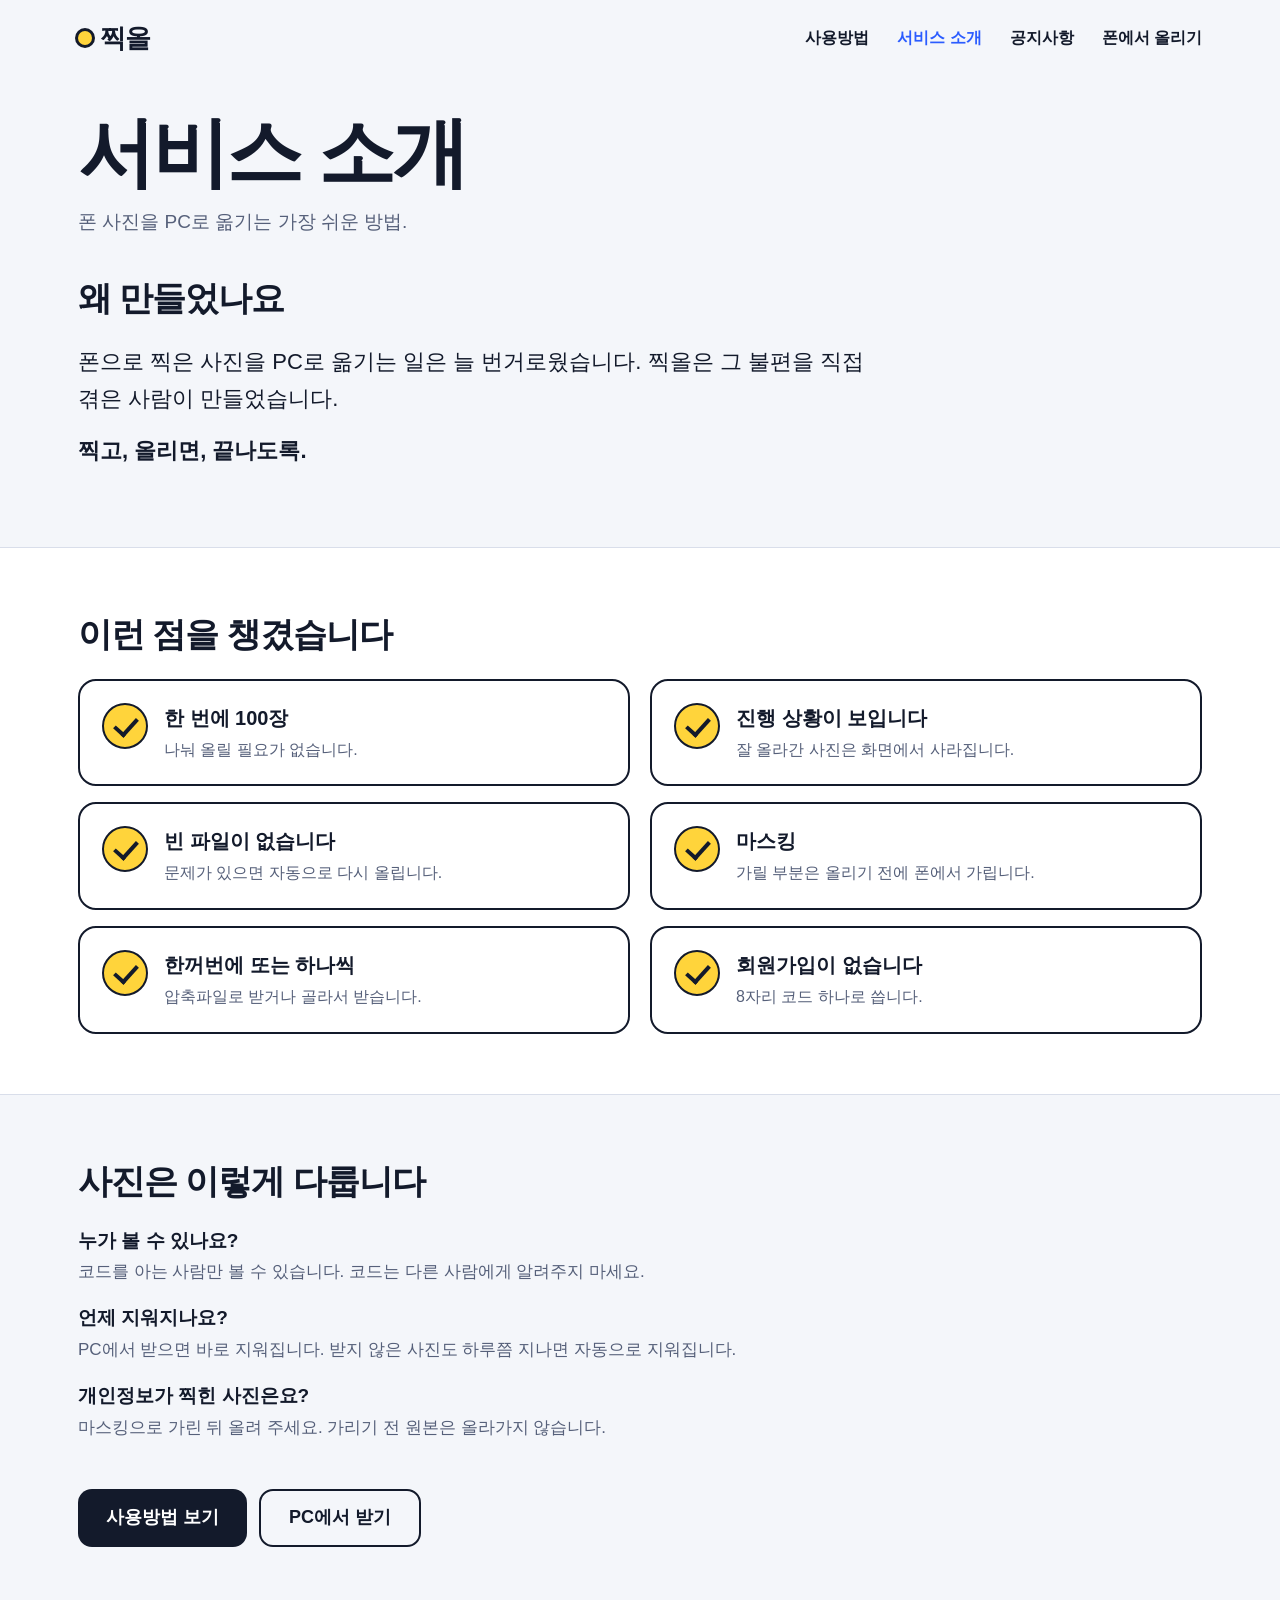
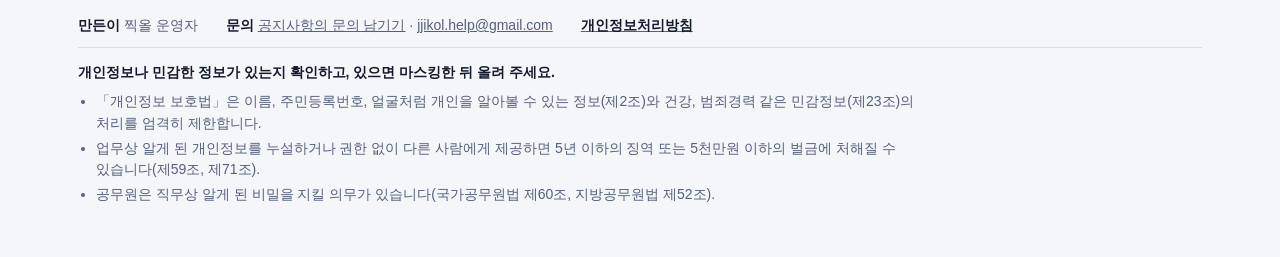
==== commit 91b2fd9d: "서비스 소개 설명" ====
--- a/about.html
+++ b/about.html
@@ -5,7 +5,7 @@
   <meta name="viewport" content="width=device-width, initial-scale=1">
   <meta name="theme-color" content="#131a2b">
   <title>서비스 소개 - 찍올</title>
-  <link rel="stylesheet" href="home.css?v=39">
+  <link rel="stylesheet" href="home.css?v=40">
 </head>
 <body>
 <div class="inner">
@@ -26,8 +26,7 @@
 
   <section class="story">
     <h2>왜 만들었나요</h2>
-    <p>출장을 다녀오면 사진을 PC로 옮기는 일이 늘 번거로웠습니다. 이리저리 보내다 보면 몇 장은 빠지고, 시간도 걸리고.</p>
-    <p><span class="app-name">찍올</span>은 그 불편을 직접 겪은 사람이, 같은 불편을 겪는 분들을 위해 만들었습니다.</p>
+    <p>폰으로 찍은 사진을 PC로 옮기는 일은 늘 번거로웠습니다. <span class="app-name">찍올</span>은 그 불편을 직접 겪은 사람이 만들었습니다.</p>
     <p class="em">찍고, 올리면, 끝나도록.</p>
   </section>
 </div>
@@ -36,12 +35,12 @@
   <div class="inner">
     <h2>이런 점을 챙겼습니다</h2>
     <ul>
-      <li><i></i><b>한 번에 100장</b><span>사진이 많아도 나눠 올릴 필요가 없습니다.</span></li>
-      <li><i></i><b>어디까지 올렸는지 보입니다</b><span>사진마다 진행 상황이 표시되고, 잘 올라간 사진은 화면에서 사라집니다.</span></li>
-      <li><i></i><b>빈 파일로 올라가지 않습니다</b><span>올린 뒤 크기를 확인하고, 문제가 있으면 자동으로 다시 올립니다.</span></li>
-      <li><i></i><b>받으면 바로 지워집니다</b><span>PC에서 제대로 받은 사진은 서버에서 즉시 삭제합니다.</span></li>
-      <li><i></i><b>한꺼번에 또는 하나씩</b><span>압축파일 하나로 받거나, 필요한 사진만 골라 받을 수 있습니다.</span></li>
-      <li><i></i><b>회원가입이 없습니다</b><span>이름도 이메일도 묻지 않습니다. 8자리 코드 하나로 씁니다.</span></li>
+      <li><i></i><b>한 번에 100장</b><span>나눠 올릴 필요가 없습니다.</span></li>
+      <li><i></i><b>진행 상황이 보입니다</b><span>잘 올라간 사진은 화면에서 사라집니다.</span></li>
+      <li><i></i><b>빈 파일이 없습니다</b><span>문제가 있으면 자동으로 다시 올립니다.</span></li>
+      <li><i></i><b>마스킹</b><span>가릴 부분은 올리기 전에 폰에서 가립니다.</span></li>
+      <li><i></i><b>한꺼번에 또는 하나씩</b><span>압축파일로 받거나 골라서 받습니다.</span></li>
+      <li><i></i><b>회원가입이 없습니다</b><span>8자리 코드 하나로 씁니다.</span></li>
     </ul>
   </div>
 </section>
@@ -50,14 +49,12 @@
   <section class="care">
     <h2>사진은 이렇게 다룹니다</h2>
     <dl>
-      <dt>어디에 보관되나요?</dt>
-      <dd>올린 사진은 PC에서 받을 때까지 클라우드 저장소(Google Firebase)에 보관됩니다.</dd>
       <dt>누가 볼 수 있나요?</dt>
-      <dd>코드를 아는 사람은 그 코드로 올린 사진을 볼 수 있습니다. 코드를 다른 사람에게 알려주지 마세요.</dd>
+      <dd>코드를 아는 사람만 볼 수 있습니다. 코드는 다른 사람에게 알려주지 마세요.</dd>
       <dt>언제 지워지나요?</dt>
-      <dd>PC에서 제대로 받으면 그 즉시 지워집니다. 받지 않고 직접 지울 수도 있습니다.</dd>
-      <dt>개인정보가 찍힌 사진은 어떻게 하나요?</dt>
-      <dd>올리기 전에 개인정보나 민감한 정보가 있는지 확인하고, 있으면 마스킹 기능으로 가린 뒤 올려 주세요. 마스킹은 폰 안에서 처리되어 가리기 전 원본은 올라가지 않습니다. 올린 자료에 대한 책임은 올린 사람에게 있습니다.</dd>
+      <dd>PC에서 받으면 바로 지워집니다. 받지 않은 사진도 하루쯤 지나면 자동으로 지워집니다.</dd>
+      <dt>개인정보가 찍힌 사진은요?</dt>
+      <dd>마스킹으로 가린 뒤 올려 주세요. 가리기 전 원본은 올라가지 않습니다.</dd>
     </dl>
     <div class="cta"><a href="how.html">사용방법 보기</a><a class="line" href="index.html?home=1">PC에서 받기</a></div>
   </section>
--- a/home.css
+++ b/home.css
@@ -382,22 +382,36 @@
 .s3 .m-up{animation:s3tap 7s linear infinite}
 @keyframes s3f{0%{opacity:0} 4%,11%{opacity:1} 15%,100%{opacity:0}}
 @keyframes s3tap{0%,7%{filter:none} 8%,11%{filter:brightness(1.5)} 13%,100%{filter:none}}
-@keyframes s3bar{0%,14%{width:0} 74%,94%{width:100%; opacity:1} 100%{width:100%; opacity:0}}
-@keyframes s3t1{0%,73%{opacity:1} 75%,97%{opacity:0} 100%{opacity:1}}
-@keyframes s3t2{0%,73%{opacity:0} 76%,94%{opacity:1} 98%,100%{opacity:0}}
+@keyframes s3bar{0%,14%{width:0} 68%,94%{width:100%; opacity:1} 100%{width:100%; opacity:0}}
+@keyframes s3t1{0%,76%{opacity:1} 78%,97%{opacity:0} 100%{opacity:1}}
+@keyframes s3t2{0%,76%{opacity:0} 79%,94%{opacity:1} 98%,100%{opacity:0}}
+.s3 .m-tile:nth-child(1){animation:s3x1 7s ease-in infinite}
 .s3 .m-tile:nth-child(1)::after{animation-name:s3c1}
-@keyframes s3c1{0%,20%{transform:scale(0); opacity:1} 23%{transform:scale(1.25)} 26%,94%{transform:scale(1); opacity:1} 100%{transform:scale(1); opacity:0}}
+@keyframes s3c1{0%,18%{transform:scale(0)} 21%{transform:scale(1.25)} 23%,96%{transform:scale(1)} 97%,100%{transform:scale(0)}}
+@keyframes s3x1{0%,26%{opacity:1; transform:none} 31%,96%{opacity:0; transform:scale(.5)} 100%{opacity:1; transform:none}}
+.s3 .m-tile:nth-child(2){animation:s3x2 7s ease-in infinite}
 .s3 .m-tile:nth-child(2)::after{animation-name:s3c2}
-@keyframes s3c2{0%,30%{transform:scale(0); opacity:1} 33%{transform:scale(1.25)} 36%,94%{transform:scale(1); opacity:1} 100%{transform:scale(1); opacity:0}}
+@keyframes s3c2{0%,27%{transform:scale(0)} 30%{transform:scale(1.25)} 32%,96%{transform:scale(1)} 97%,100%{transform:scale(0)}}
+@keyframes s3x2{0%,35%{opacity:1; transform:none} 40%,96%{opacity:0; transform:scale(.5)} 100%{opacity:1; transform:none}}
+.s3 .m-tile:nth-child(3){animation:s3x3 7s ease-in infinite}
 .s3 .m-tile:nth-child(3)::after{animation-name:s3c3}
-@keyframes s3c3{0%,40%{transform:scale(0); opacity:1} 43%{transform:scale(1.25)} 46%,94%{transform:scale(1); opacity:1} 100%{transform:scale(1); opacity:0}}
+@keyframes s3c3{0%,36%{transform:scale(0)} 39%{transform:scale(1.25)} 41%,96%{transform:scale(1)} 97%,100%{transform:scale(0)}}
+@keyframes s3x3{0%,44%{opacity:1; transform:none} 49%,96%{opacity:0; transform:scale(.5)} 100%{opacity:1; transform:none}}
+.s3 .m-tile:nth-child(4){animation:s3x4 7s ease-in infinite}
 .s3 .m-tile:nth-child(4)::after{animation-name:s3c4}
-@keyframes s3c4{0%,50%{transform:scale(0); opacity:1} 53%{transform:scale(1.25)} 56%,94%{transform:scale(1); opacity:1} 100%{transform:scale(1); opacity:0}}
+@keyframes s3c4{0%,45%{transform:scale(0)} 48%{transform:scale(1.25)} 50%,96%{transform:scale(1)} 97%,100%{transform:scale(0)}}
+@keyframes s3x4{0%,53%{opacity:1; transform:none} 58%,96%{opacity:0; transform:scale(.5)} 100%{opacity:1; transform:none}}
+.s3 .m-tile:nth-child(5){animation:s3x5 7s ease-in infinite}
 .s3 .m-tile:nth-child(5)::after{animation-name:s3c5}
-@keyframes s3c5{0%,60%{transform:scale(0); opacity:1} 63%{transform:scale(1.25)} 66%,94%{transform:scale(1); opacity:1} 100%{transform:scale(1); opacity:0}}
+@keyframes s3c5{0%,54%{transform:scale(0)} 57%{transform:scale(1.25)} 59%,96%{transform:scale(1)} 97%,100%{transform:scale(0)}}
+@keyframes s3x5{0%,62%{opacity:1; transform:none} 67%,96%{opacity:0; transform:scale(.5)} 100%{opacity:1; transform:none}}
+.s3 .m-tile:nth-child(6){animation:s3x6 7s ease-in infinite}
 .s3 .m-tile:nth-child(6)::after{animation-name:s3c6}
-@keyframes s3c6{0%,70%{transform:scale(0); opacity:1} 73%{transform:scale(1.25)} 76%,94%{transform:scale(1); opacity:1} 100%{transform:scale(1); opacity:0}}
-
+@keyframes s3c6{0%,63%{transform:scale(0)} 66%{transform:scale(1.25)} 68%,96%{transform:scale(1)} 97%,100%{transform:scale(0)}}
+@keyframes s3x6{0%,71%{opacity:1; transform:none} 76%,96%{opacity:0; transform:scale(.5)} 100%{opacity:1; transform:none}}
+.s3 .m-tiles{position:relative}
+.m-done{position:absolute; left:50%; top:50%; width:56px; height:56px; margin:-28px 0 0 -28px; display:grid; place-items:center; border-radius:50%; background:var(--ok); color:#fff; font-size:30px; font-weight:900; transform:scale(0); animation:s3done 7s linear infinite}
+@keyframes s3done{0%,77%{transform:scale(0); opacity:1} 81%{transform:scale(1.2)} 84%,94%{transform:scale(1); opacity:1} 98%,100%{transform:scale(1); opacity:0}}
 .m-cards{position:relative}
 .m-input span{display:inline-block}
 .s4 .m-input span{animation:s4type 8s steps(9) infinite}
@@ -429,5 +443,6 @@
 @media (prefers-reduced-motion:reduce){
   .mock *,.mock *::after{animation:none !important}
   .s3 .m-tile::after{transform:scale(1)}
+  .m-done{display:none}
   .s3 .m-bar i{width:100%}
 }
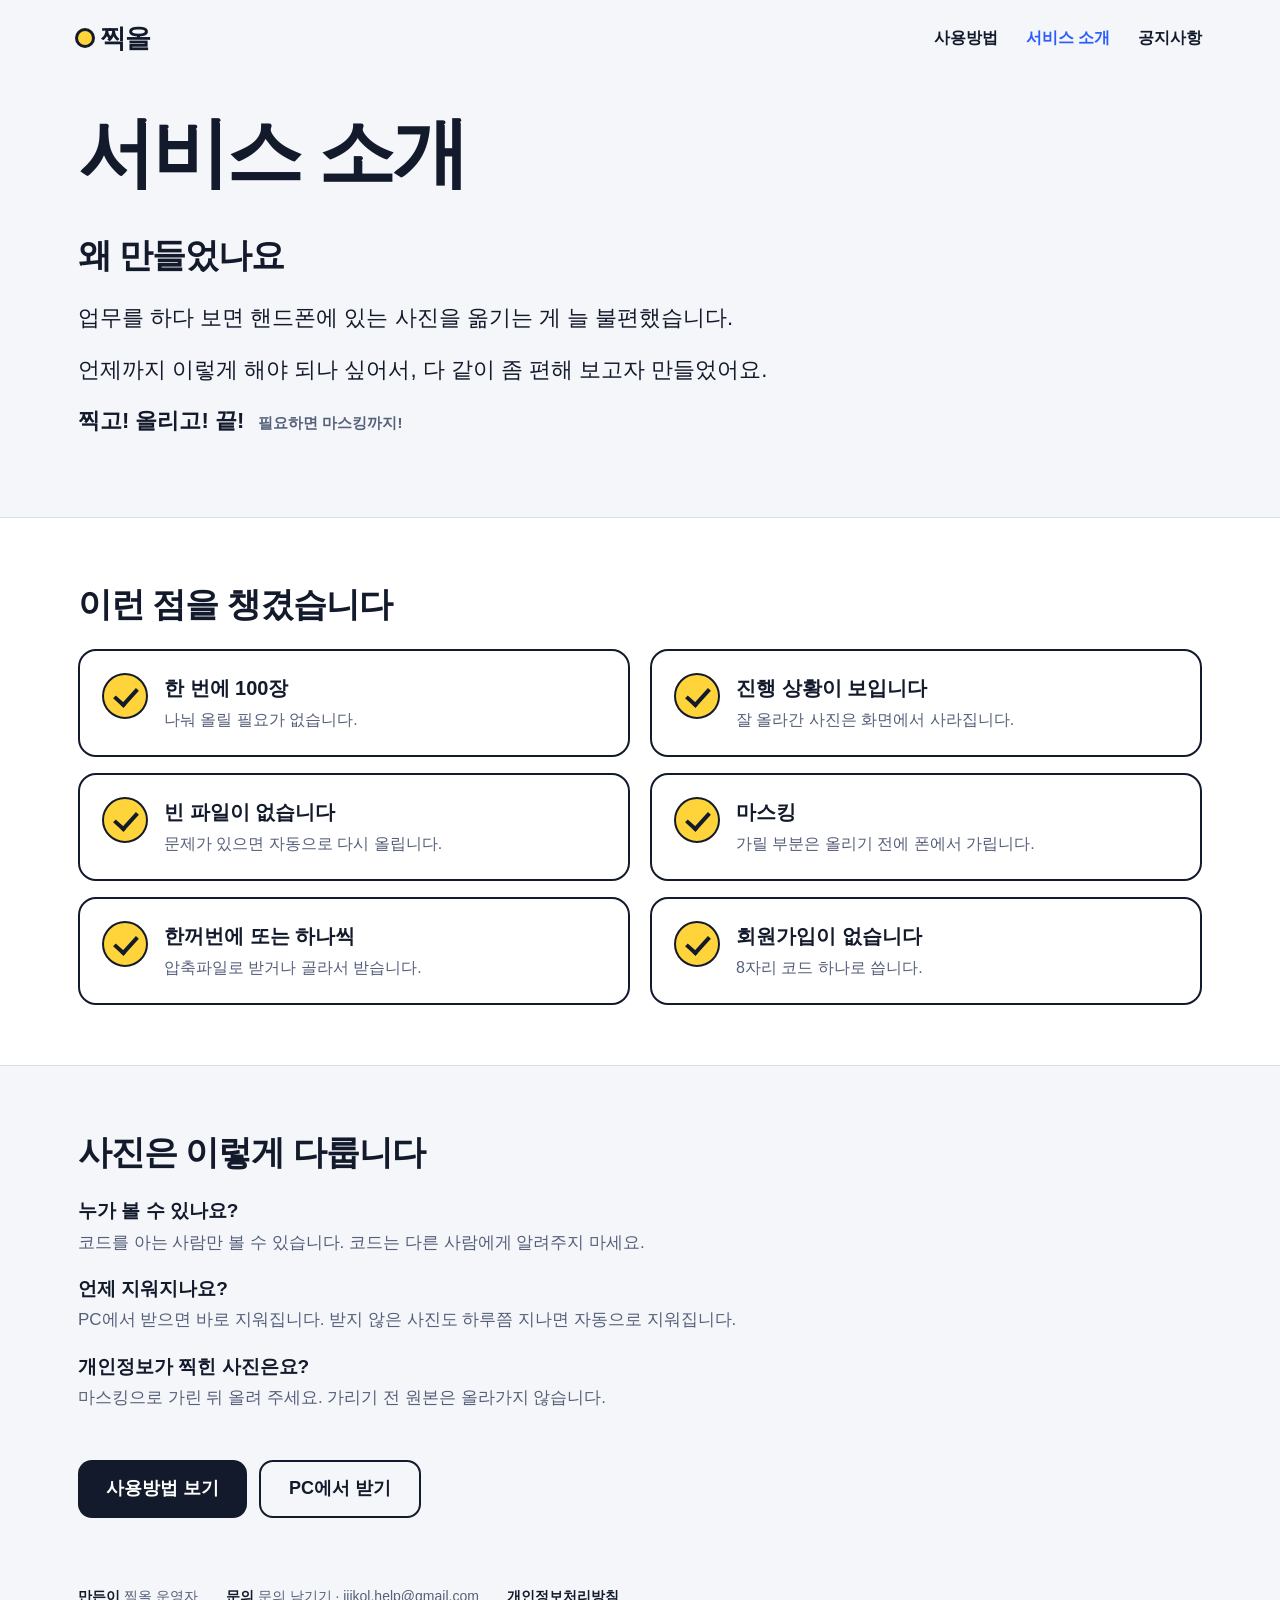
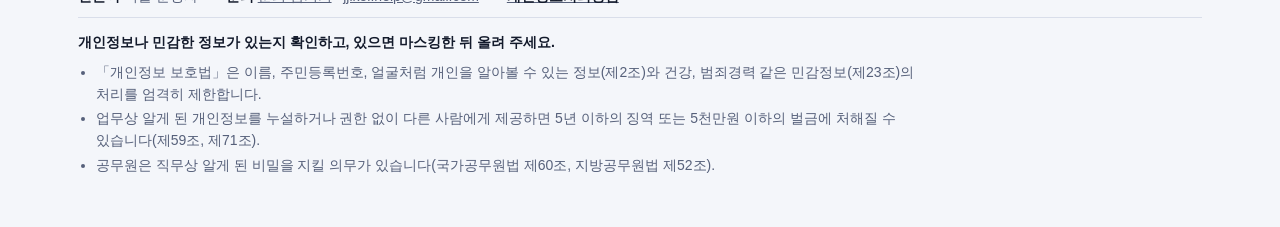
==== commit 02541c5d: "홈페이지 수정" ====
--- a/about.html
+++ b/about.html
@@ -5,7 +5,7 @@
   <meta name="viewport" content="width=device-width, initial-scale=1">
   <meta name="theme-color" content="#131a2b">
   <title>서비스 소개 - 찍올</title>
-  <link rel="stylesheet" href="home.css?v=40">
+  <link rel="stylesheet" href="home.css?v=43">
 </head>
 <body>
 <div class="inner">
@@ -13,21 +13,20 @@
     <a class="logo" href="index.html?home=1"><i></i><span class="app-name">찍올</span></a>
     <nav>
       <a href="how.html">사용방법</a>
-      <a class="opt" href="about.html" aria-current="page">서비스 소개</a>
-      <a class="opt" href="notice.html">공지사항</a>
-      <a href="upload.html">폰에서 올리기</a>
+      <a href="about.html" aria-current="page">서비스 소개</a>
+      <a href="notice.html">공지사항</a>
     </nav>
   </header>
 
   <div class="page-title">
     <h1>서비스 소개</h1>
-    <p>폰 사진을 PC로 옮기는 가장 쉬운 방법.</p>
   </div>
 
   <section class="story">
     <h2>왜 만들었나요</h2>
-    <p>폰으로 찍은 사진을 PC로 옮기는 일은 늘 번거로웠습니다. <span class="app-name">찍올</span>은 그 불편을 직접 겪은 사람이 만들었습니다.</p>
-    <p class="em">찍고, 올리면, 끝나도록.</p>
+    <p>업무를 하다 보면 핸드폰에 있는 사진을 옮기는 게 늘 불편했습니다.</p>
+    <p>언제까지 이렇게 해야 되나 싶어서, 다 같이 좀 편해 보고자 만들었어요.</p>
+    <p class="em">찍고! 올리고! 끝! <small>필요하면 마스킹까지!</small></p>
   </section>
 </div>
 
@@ -62,7 +61,7 @@
 
 <footer class="site-foot">
   <div class="inner">
-    <div class="row"><span><b>만든이</b> <span class="app-name">찍올</span> 운영자</span><span><b>문의</b> <a href="notice.html#askForm">공지사항의 문의 남기기</a> · <a href="mailto:jjikol.help@gmail.com">jjikol.help@gmail.com</a></span><span><a href="privacy.html"><b>개인정보처리방침</b></a></span></div>
+    <div class="row"><span><b>만든이</b> <span class="app-name">찍올</span> 운영자</span><span><b>문의</b> <a href="notice.html#askForm">문의 남기기</a> · <a href="mailto:jjikol.help@gmail.com">jjikol.help@gmail.com</a></span><span><a href="privacy.html"><b>개인정보처리방침</b></a></span></div>
     <details class="legal" open>
       <summary><b>개인정보나 민감한 정보가 있는지 확인하고, 있으면 마스킹한 뒤 올려 주세요.</b></summary>
       <ul>
--- a/home.css
+++ b/home.css
@@ -111,7 +111,7 @@
 }
 @media (max-width:560px){
   .inner{padding:0 18px}
-  .site-head nav a.opt{display:none}
+  .site-head nav{gap:14px; font-size:14px}
   .code-form{flex-direction:column}
   .code-form input{flex:none; width:100%}
   .stage-wrap{height:300px; overflow:hidden}
@@ -179,6 +179,7 @@
 .story h2,.diff h2,.care h2{font-size:34px; font-weight:900; letter-spacing:-.03em; margin:0 0 18px}
 .story p{font-size:22px; line-height:1.7; margin:0 0 14px; word-break:keep-all}
 .story p.em{font-weight:800}
+.story p.em small{font-size:.68em; font-weight:600; color:var(--sub); margin-left:8px; white-space:nowrap}
 .diff{background:#fff; border-top:1px solid var(--line); border-bottom:1px solid var(--line); padding:60px 0}
 .diff ul{list-style:none; margin:0; padding:0; display:grid; grid-template-columns:repeat(2,minmax(0,1fr)); gap:16px 20px}
 .diff li{border:2.5px solid var(--ink); border-radius:18px; padding:22px; display:grid; grid-template-columns:auto 1fr; gap:4px 16px; align-items:start}
